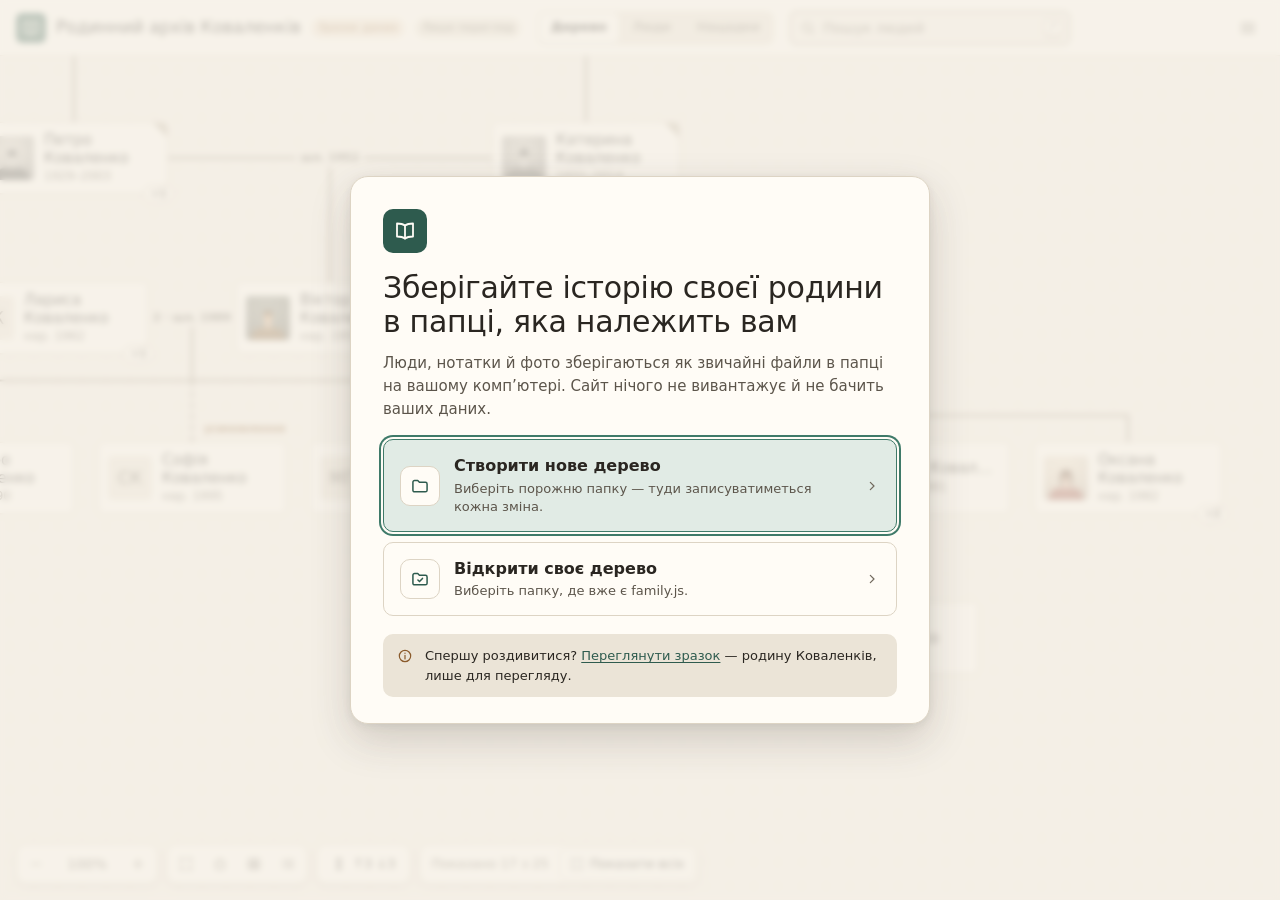
==== index.html @ 2b6b64ee "Родинний архів: family tree app A Ukrainian family tree that runs from disk or GitHub Pages with no " ====
<!doctype html>
<html lang="uk">
<head>
  <meta charset="utf-8">
  <!-- Opened from disk, every local page shares this browser's storage: the page may load nothing but
       its own files and send nothing anywhere (the published site uses the same policy). -->
  <meta http-equiv="Content-Security-Policy" content="default-src 'self'; script-src 'self'; style-src 'self' 'unsafe-inline'; img-src 'self' data: blob:; connect-src 'self'; font-src 'self'; object-src 'none'; base-uri 'none'; form-action 'none'">
  <meta name="referrer" content="no-referrer">
  <meta name="viewport" content="width=device-width, initial-scale=1">
  <title>Родинний архів</title>
  <link rel="icon" href="favicon.svg" type="image/svg+xml">
  <link rel="stylesheet" href="familytree.css">
  <link rel="stylesheet" href="app.css">
</head>
<body>
  <div id="app" class="ft-app ft-theme" data-theme="system" tabindex="-1">
    <noscript><p class="ft-noscript">Родинному архіву потрібен JavaScript.</p></noscript>
  </div>

  <!-- Plain scripts, not modules: modules and fetch() are blocked when the page is opened from disk. -->
  <script src="version.js"></script>
  <script src="boot.js"></script>
  <script src="family.js"></script>
  <script src="tree-engine.js"></script>
  <script src="ui.js"></script>
  <script src="storage.js"></script>
  <script src="drawer.js"></script>
  <script src="views.js"></script>
  <script src="app.js"></script>
</body>
</html>
---- familytree.css ----
/* ==========================================================================
   Family Archive — tokens + components
   Plain CSS, no build step, no web fonts, no external assets.
   Prefix: ft-   Theme: .ft-theme[data-theme="light|dark|system"]
   ========================================================================== */

/* ---------- 1. Tokens (light) ---------- */
.ft-theme {
  /* surfaces */
  --paper: #F4EFE6;          /* canvas ground — warm linen */
  --paper-2: #EBE4D7;        /* sunken: tabs, banners, inputs bg on paper */
  --paper-dot: #DCD3C3;      /* canvas dot grid */
  --surface: #FFFCF6;        /* cards, panels, popovers */
  --surface-2: #F8F3EA;      /* hover rows, editor wells */
  /* ink */
  --ink: #2A2621;            /* 14.9:1 on surface */
  --ink-2: #5C554B;          /* 7.1:1 on surface — secondary text */
  --ink-3: #71695D;          /* 4.7:1 on paper — tertiary, never on paper-2 */
  /* lines */
  --line: #DDD4C4;
  --line-strong: #BDB2A0;
  --field-line: #958A78;   /* text-field borders: 3:1 against the page, as WCAG asks of controls */
  --connector: #8C8170;      /* tree lines, 3.3:1 on paper */
  --connector-muted: #ADA28F;/* divorced / co-parent lines */
  --corner: #3B352D;         /* photo-mount corners */
  /* accent — bottle green */
  --accent: #2E5B4E;
  --accent-hover: #244A3F;
  --accent-ink: #FFFCF6;
  --accent-soft: #E1EBE5;
  --accent-line: #3F7A69;
  /* semantic */
  --sepia: #8A5A2B;          /* adopted / step / foster tags */
  --sepia-soft: #F3E6D5;
  --warn: #8F5208;
  --warn-soft: #F7E8D0;
  --warn-dot: #C9811F;
  --danger: #A2382B;
  --danger-ink: #FFFCF6;
  --danger-soft: #F7E1DC;
  --ok: #2E5B4E;
  --scrim: rgba(42, 38, 33, .40);
  --toast-bg: #2A2621;
  --toast-fg: #F4EFE6;
  --toast-action: #A9D4C3;
  /* elevation */
  --shadow-1: 0 1px 2px rgba(42,38,33,.07), 0 0 0 1px rgba(42,38,33,.02);
  --shadow-2: 0 3px 8px rgba(42,38,33,.09), 0 1px 2px rgba(42,38,33,.06);
  --shadow-3: 0 16px 40px rgba(42,38,33,.18), 0 2px 8px rgba(42,38,33,.08);
  --focus-ring: 0 0 0 2px var(--surface), 0 0 0 4px var(--accent-line);
  --photo-deceased: grayscale(1) sepia(.18) contrast(.96);
  /* type — system stacks only */
  --font-serif: "Iowan Old Style", "Palatino Linotype", Palatino, "Book Antiqua", "URW Palladio L", P052, Georgia, serif;
  --font-sans: system-ui, -apple-system, "Segoe UI", Roboto, "Helvetica Neue", "Noto Sans", Arial, sans-serif;
  --font-mono: ui-monospace, "SF Mono", Menlo, Consolas, "Liberation Mono", monospace;
  --fs-11: 11px; --fs-12: 12px; --fs-13: 13px; --fs-14: 14px; --fs-15: 15px;
  --fs-16: 16px; --fs-18: 18px; --fs-22: 22px; --fs-28: 28px; --fs-36: 36px;
  /* space (4px base) */
  --sp-1: 4px; --sp-2: 8px; --sp-3: 12px; --sp-4: 16px; --sp-5: 20px;
  --sp-6: 24px; --sp-8: 32px; --sp-10: 40px; --sp-12: 48px;
  /* radii */
  --r-1: 4px; --r-2: 6px; --r-3: 10px; --r-4: 14px; --r-pill: 999px;
  /* motion */
  --ease: cubic-bezier(.2,.7,.2,1);
  --dur-1: 120ms; --dur-2: 220ms; --dur-3: 440ms;
  color-scheme: light;
  color: var(--ink);
  background: var(--paper);
  font-family: var(--font-sans);
  font-size: var(--fs-14);
  line-height: 1.45;
  -webkit-font-smoothing: antialiased;
}

/* ---------- 2. Tokens (dark) — explicit, and following the OS when "system" ---------- */
.ft-theme[data-theme="dark"] {
  --paper: #191714; --paper-2: #221F1B; --paper-dot: #2E2A25; --surface: #26221D; --surface-2: #2F2A24;
  --ink: #EFE8DC; --ink-2: #C3B9A9; --ink-3: #A39988;
  --line: #3A342D; --line-strong: #564E43; --field-line: #7A7062; --connector: #8E8472; --connector-muted: #655C50; --corner: #6A6153;
  --accent: #8CC0AB; --accent-hover: #A3CFBD; --accent-ink: #13201B; --accent-soft: #233630; --accent-line: #8CC0AB;
  --sepia: #DDAE7E; --sepia-soft: #3A2D20; --warn: #EBB66F; --warn-soft: #3A2C17; --warn-dot: #EBB66F;
  --danger: #F0907F; --danger-ink: #2A1411; --danger-soft: #3E2420; --ok: #8CC0AB;
  --scrim: rgba(0,0,0,.55); --toast-bg: #EFE8DC; --toast-fg: #191714; --toast-action: #2E5B4E;
  --shadow-1: 0 1px 2px rgba(0,0,0,.35); --shadow-2: 0 3px 10px rgba(0,0,0,.4); --shadow-3: 0 18px 44px rgba(0,0,0,.55);
  --photo-deceased: grayscale(1) sepia(.12) brightness(.9);
  color-scheme: dark;
}
@media (prefers-color-scheme: dark) {
  .ft-theme[data-theme="system"] {
    --paper: #191714; --paper-2: #221F1B; --paper-dot: #2E2A25; --surface: #26221D; --surface-2: #2F2A24;
    --ink: #EFE8DC; --ink-2: #C3B9A9; --ink-3: #A39988;
    --line: #3A342D; --line-strong: #564E43; --field-line: #7A7062; --connector: #8E8472; --connector-muted: #655C50; --corner: #6A6153;
    --accent: #8CC0AB; --accent-hover: #A3CFBD; --accent-ink: #13201B; --accent-soft: #233630; --accent-line: #8CC0AB;
    --sepia: #DDAE7E; --sepia-soft: #3A2D20; --warn: #EBB66F; --warn-soft: #3A2C17; --warn-dot: #EBB66F;
    --danger: #F0907F; --danger-ink: #2A1411; --danger-soft: #3E2420; --ok: #8CC0AB;
    --scrim: rgba(0,0,0,.55); --toast-bg: #EFE8DC; --toast-fg: #191714; --toast-action: #2E5B4E;
    --shadow-1: 0 1px 2px rgba(0,0,0,.35); --shadow-2: 0 3px 10px rgba(0,0,0,.4); --shadow-3: 0 18px 44px rgba(0,0,0,.55);
    --photo-deceased: grayscale(1) sepia(.12) brightness(.9);
    color-scheme: dark;
  }
}

/* ---------- 3. Base ---------- */
.ft-theme *, .ft-theme *::before, .ft-theme *::after { box-sizing: border-box; }
/* :where() keeps these resets at class weight, so component rules below (button colours,
   .ft-facts / .ft-daka margins, .ft-md__ul indent) still win. */
.ft-theme :where(button, input, textarea) { font: inherit; color: inherit; }
.ft-theme :where(h1, h2, h3, h4, p, figure, dl, dd, ul) { margin: 0; }
.ft-theme :where(ul) { padding: 0; }
.ft-sr { position: absolute !important; width: 1px; height: 1px; padding: 0; margin: -1px; overflow: hidden; clip: rect(0 0 0 0); white-space: nowrap; border: 0; }
.ft-ico { width: 16px; height: 16px; flex: none; display: block; }
.ft-ico--sm { width: 14px; height: 14px; }
.ft-ico--lg { width: 20px; height: 20px; }
.ft-theme :focus { outline: none; }
/* the transparent outline shows only in forced-colors (high contrast) mode, which drops box-shadow */
.ft-theme :focus-visible { outline: 2px solid transparent; outline-offset: 2px; box-shadow: var(--focus-ring); }

/* ---------- 4. App shell ---------- */
.ft-app { position: relative; display: flex; flex-direction: column; width: 100%; min-width: 0; overflow: hidden; }
.ft-topbar { flex: none; height: 56px; display: flex; align-items: center; gap: var(--sp-4); padding: 0 var(--sp-4); background: var(--surface); border-bottom: 1px solid var(--line); position: relative; z-index: 30; }
.ft-brand { display: flex; align-items: center; gap: 10px; min-width: 0; flex: 0 1 auto; }
.ft-brand__mark { width: 30px; height: 30px; border-radius: var(--r-2); background: var(--accent); color: var(--accent-ink); display: grid; place-items: center; flex: none; }
.ft-brand__title { font-family: var(--font-serif); font-size: 17px; font-weight: inherit; line-height: inherit; white-space: nowrap; overflow: hidden; text-overflow: ellipsis; }
.ft-spacer { flex: 1 1 auto; }
.ft-body { position: relative; flex: 1 1 auto; min-height: 0; display: flex; }
.ft-main { position: relative; flex: 1 1 auto; min-width: 0; }

/* tabs */
.ft-tabs { display: flex; gap: 2px; padding: 2px; background: var(--paper-2); border-radius: 8px; flex: none; }
.ft-tab { height: 30px; padding: 0 12px; border: 0; border-radius: var(--r-2); background: transparent; color: var(--ink-2); font-size: var(--fs-13); font-weight: 550; display: inline-flex; align-items: center; gap: 8px; cursor: pointer; white-space: nowrap; }
.ft-tab:hover { color: var(--ink); }
.ft-tab[aria-pressed="true"] { background: var(--surface); color: var(--ink); box-shadow: var(--shadow-1); font-weight: 650; }
.ft-tab .ft-kbd { opacity: .8; }

/* ---------- 5. Buttons, inputs, controls ---------- */
.ft-btn { display: inline-flex; align-items: center; justify-content: center; gap: 6px; height: 32px; padding: 0 12px; border-radius: var(--r-2); border: 1px solid var(--line); background: var(--surface); color: var(--ink); font-size: var(--fs-14); font-weight: 550; cursor: pointer; white-space: nowrap; text-decoration: none; transition: background var(--dur-1), border-color var(--dur-1), color var(--dur-1); }
.ft-btn:hover { background: var(--surface-2); border-color: var(--line-strong); }
.ft-btn:disabled { opacity: .5; cursor: not-allowed; }
.ft-btn--primary { background: var(--accent); border-color: var(--accent); color: var(--accent-ink); }
.ft-btn--primary:hover { background: var(--accent-hover); border-color: var(--accent-hover); }
.ft-btn--warn { background: var(--warn-soft); border-color: transparent; color: var(--warn); }
.ft-btn--warn:hover { background: var(--warn-soft); border-color: var(--warn-dot); }
.ft-btn--danger { background: var(--danger); border-color: var(--danger); color: var(--danger-ink); }
.ft-btn--danger:hover { filter: brightness(.94); background: var(--danger); }
.ft-btn--ghost { background: transparent; border-color: transparent; }
.ft-btn--ghost:hover { background: var(--paper-2); border-color: transparent; }
.ft-btn--danger-text { color: var(--danger); }
.ft-btn--sm { height: 28px; padding: 0 10px; font-size: var(--fs-13); }
.ft-btn--xs { height: 24px; padding: 0 8px; font-size: var(--fs-12); gap: 4px; }
.ft-btn--lg { height: 44px; padding: 0 18px; font-size: var(--fs-15); }
.ft-btn--block { width: 100%; }
.ft-icon-btn { width: 32px; height: 32px; display: inline-grid; place-items: center; border: 0; border-radius: var(--r-2); background: transparent; color: var(--ink-2); cursor: pointer; flex: none; padding: 0; }
.ft-icon-btn:hover { background: var(--paper-2); color: var(--ink); }
.ft-icon-btn[aria-pressed="true"], .ft-icon-btn[aria-expanded="true"] { background: var(--accent-soft); color: var(--accent); }
.ft-icon-btn--sm { width: 26px; height: 26px; }
.ft-link { border: 0; background: none; padding: 0; color: var(--accent); font-weight: 550; cursor: pointer; text-decoration: underline; text-underline-offset: 2px; text-decoration-thickness: 1px; }
.ft-link:hover { color: var(--accent-hover); }

.ft-input { width: 100%; height: 34px; padding: 0 10px; border-radius: var(--r-2); border: 1px solid var(--field-line); background: var(--surface); color: var(--ink); font-size: var(--fs-14); transition: border-color var(--dur-1), box-shadow var(--dur-1); }
.ft-input::placeholder { color: var(--ink-3); opacity: 1; }
.ft-input:hover { border-color: var(--line-strong); }
.ft-input:focus, .ft-input:focus-visible { border-color: var(--accent-line); box-shadow: 0 0 0 3px var(--accent-soft); }
.ft-input--sm { height: 28px; font-size: var(--fs-13); }
.ft-textarea { height: auto; min-height: 160px; padding: 10px 12px; line-height: 1.55; resize: vertical; font-family: var(--font-mono); font-size: var(--fs-13); }
.ft-field { display: grid; gap: 5px; min-width: 0; }
.ft-field__label { font-size: var(--fs-12); font-weight: 600; color: var(--ink-2); }
.ft-row2 { display: grid; grid-template-columns: minmax(0, 1fr) minmax(0, 1fr); gap: 10px; align-items: end; }
.ft-row2--auto { grid-template-columns: minmax(0, 1fr) 96px; }
.ft-hint { font-size: var(--fs-12); color: var(--ink-2); }
.ft-err { font-size: var(--fs-12); color: var(--danger); font-weight: 550; }
.ft-check { display: inline-flex; align-items: center; gap: 8px; font-size: var(--fs-14); cursor: pointer; }
.ft-check input { width: 16px; height: 16px; accent-color: var(--accent); margin: 0; }

.ft-seg { display: inline-flex; padding: 2px; gap: 2px; border-radius: 8px; background: var(--paper-2); }
.ft-seg--full { display: flex; width: 100%; }
.ft-seg--full > button { flex: 1 1 0; }
.ft-seg button { height: 28px; padding: 0 10px; border: 0; border-radius: var(--r-2); background: transparent; color: var(--ink-2); font-size: var(--fs-13); font-weight: 550; cursor: pointer; white-space: nowrap; }
.ft-seg button:hover { color: var(--ink); }
.ft-seg button[aria-pressed="true"] { background: var(--surface); color: var(--ink); box-shadow: var(--shadow-1); font-weight: 650; }

.ft-chip { display: inline-flex; align-items: center; gap: 4px; height: 20px; padding: 0 7px; border-radius: var(--r-pill); background: var(--paper-2); color: var(--ink-2); font-size: var(--fs-11); font-weight: 600; letter-spacing: .01em; white-space: nowrap; flex: none; }
.ft-chip--sepia { background: var(--sepia-soft); color: var(--sepia); }
.ft-chip--accent { background: var(--accent-soft); color: var(--accent); }
.ft-chip--warn { background: var(--warn-soft); color: var(--warn); }
.ft-chip--muted { background: transparent; border: 1px solid var(--line); color: var(--ink-2); }

.ft-kbd { display: inline-grid; place-items: center; min-width: 18px; height: 18px; padding: 0 4px; border-radius: var(--r-1); border: 1px solid var(--line-strong); border-bottom-width: 2px; background: var(--surface); color: var(--ink-2); font: 600 11px/1 var(--font-mono); }

/* ---------- 6. Search ---------- */
.ft-search { position: relative; width: 280px; flex: 0 1 280px; min-width: 0; }
.ft-search__icon { position: absolute; left: 10px; top: 9px; color: var(--ink-3); pointer-events: none; }
.ft-search__input { padding-left: 32px; padding-right: 30px; background: var(--paper); }
.ft-search__input::-webkit-search-cancel-button { display: none; }
.ft-search__kbd { position: absolute; right: 8px; top: 8px; }
.ft-results { position: absolute; top: 40px; left: 0; width: max(100%, 320px); background: var(--surface); border: 1px solid var(--line); border-radius: var(--r-3); box-shadow: var(--shadow-3); padding: 6px; z-index: 40; }
.ft-result { display: flex; align-items: center; gap: 10px; width: 100%; padding: 6px 8px; border: 0; border-radius: var(--r-2); background: transparent; text-align: left; cursor: pointer; }
.ft-result:hover, .ft-result.is-active { background: var(--surface-2); }
.ft-result.is-active { box-shadow: inset 0 0 0 1px var(--line-strong); }
.ft-result__name { font-family: var(--font-serif); font-size: var(--fs-15); display: block; }
.ft-result__meta { font-size: var(--fs-12); color: var(--ink-2); display: block; }
.is-mark { background: var(--warn-soft); color: var(--ink); border-radius: 2px; }
.ft-results__empty { padding: 10px 10px 8px; font-size: var(--fs-13); color: var(--ink-2); display: grid; gap: 8px; justify-items: start; }

/* ---------- 7. Save status ---------- */
.ft-statusbox { position: relative; display: flex; align-items: center; gap: 6px; flex: none; }
.ft-status { display: inline-flex; align-items: center; gap: 8px; height: 30px; padding: 0 12px 0 10px; border-radius: var(--r-pill); border: 1px solid var(--line); background: var(--surface); color: var(--ink-2); font-size: var(--fs-13); font-weight: 550; cursor: pointer; white-space: nowrap; }
.ft-status:hover { border-color: var(--line-strong); color: var(--ink); }
.ft-status__dot { width: 8px; height: 8px; border-radius: 50%; background: var(--ok); flex: none; }
.ft-status__count { color: inherit; opacity: .85; font-weight: 500; }
.ft-status.is-ok .ft-status__dot { background: var(--ok); }
.ft-status.is-neutral .ft-status__dot { background: transparent; box-shadow: inset 0 0 0 1.5px var(--ink-3); }
.ft-status.is-saving .ft-status__dot { background: var(--ink-3); animation: ft-breathe 1s ease-in-out infinite alternate; }
.ft-status.is-warn { background: var(--warn-soft); border-color: transparent; color: var(--warn); }
.ft-status.is-warn .ft-status__dot { background: var(--warn-dot); }
.ft-status.is-danger { background: var(--danger-soft); border-color: transparent; color: var(--danger); }
.ft-status.is-danger .ft-status__dot { background: var(--danger); }
@keyframes ft-breathe { from { opacity: .35; } to { opacity: 1; } }

/* ---------- 8. Banners ---------- */
.ft-banner { flex: none; display: flex; align-items: center; gap: 12px; padding: 8px 16px; min-height: 44px; background: var(--paper-2); border-bottom: 1px solid var(--line); font-size: var(--fs-13); color: var(--ink); position: relative; z-index: 25; }
.ft-banner__ico { color: var(--ink-2); flex: none; }
.ft-banner__text { flex: 1 1 auto; min-width: 0; }
.ft-banner__text strong { font-weight: 650; }
.ft-banner__actions { display: flex; gap: 6px; align-items: center; flex: none; }
.ft-banner.is-warn { background: var(--warn-soft); }
.ft-banner.is-warn .ft-banner__ico { color: var(--warn); }
.ft-banner.is-danger { background: var(--danger-soft); }
.ft-banner.is-danger .ft-banner__ico { color: var(--danger); }

/* ---------- 9. Popovers, menus, dialogs, toast ---------- */
.ft-pop { position: absolute; z-index: 40; width: 320px; background: var(--surface); border: 1px solid var(--line); border-radius: var(--r-4); box-shadow: var(--shadow-3); padding: 14px 16px 14px; display: grid; gap: 12px; }
.ft-pop--right { right: 0; top: 40px; }
.ft-pop__head { display: flex; align-items: center; justify-content: space-between; gap: 8px; }
.ft-pop__title { font-family: var(--font-serif); font-size: var(--fs-18); font-weight: 500; line-height: 1.25; }
.ft-pop__body { font-size: var(--fs-13); color: var(--ink-2); line-height: 1.5; }
.ft-pop__foot { display: flex; align-items: center; justify-content: space-between; gap: 8px; padding-top: 2px; }
.ft-pop__actions { display: flex; gap: 8px; flex-wrap: wrap; }
.ft-form { display: grid; gap: 12px; }
.ft-steps { display: grid; gap: 8px; padding: 0; margin: 0; list-style: none; counter-reset: s; }
.ft-steps li { counter-increment: s; display: grid; grid-template-columns: 22px 1fr; gap: 8px; font-size: var(--fs-13); color: var(--ink); }
.ft-steps li::before { content: counter(s); width: 22px; height: 22px; border-radius: 50%; background: var(--paper-2); color: var(--ink-2); font-size: var(--fs-12); font-weight: 650; display: grid; place-items: center; }
.ft-filemove { display: flex; align-items: center; gap: 8px; padding: 10px; border-radius: var(--r-3); background: var(--surface-2); font: 600 12px/1.2 var(--font-mono); color: var(--ink-2); flex-wrap: wrap; }
.ft-filemove__file { display: inline-flex; align-items: center; gap: 6px; padding: 5px 8px; border-radius: var(--r-1); background: var(--surface); border: 1px solid var(--line); color: var(--ink); }

.ft-menu { position: absolute; right: 12px; top: 50px; width: 320px; max-height: calc(100% - 64px); overflow: auto; background: var(--surface); border: 1px solid var(--line); border-radius: var(--r-4); box-shadow: var(--shadow-3); padding: 6px; z-index: 45; }
.ft-menu__storage { display: grid; grid-template-columns: 20px 1fr; gap: 10px; padding: 10px; border-radius: var(--r-3); background: var(--surface-2); margin-bottom: 4px; }
.ft-menu__storage-t { font-size: var(--fs-13); font-weight: 650; }
.ft-menu__storage-s { font-size: var(--fs-12); color: var(--ink-2); }
.ft-menu__item { display: flex; align-items: center; gap: 10px; width: 100%; min-height: 34px; padding: 6px 10px; border: 0; border-radius: var(--r-2); background: transparent; color: var(--ink); font-size: var(--fs-14); text-align: left; cursor: pointer; }
.ft-menu__item:hover { background: var(--surface-2); }
.ft-menu__item .ft-ico { color: var(--ink-2); }
.ft-menu__item--danger, .ft-menu__item--danger .ft-ico { color: var(--danger); }
.ft-menu__hint { margin-left: auto; font-size: var(--fs-12); color: var(--ink-2); }
.ft-menu__sep { height: 1px; background: var(--line); margin: 6px 4px; }
.ft-menu__label { padding: 8px 10px 4px; font-size: var(--fs-11); font-weight: 650; letter-spacing: .06em; text-transform: uppercase; color: var(--ink-2); }
.ft-menu__row { display: flex; align-items: center; justify-content: space-between; gap: 10px; padding: 4px 10px; font-size: var(--fs-14); }
.ft-menu__grid { display: flex; flex-wrap: wrap; gap: 6px; padding: 4px 10px 10px; }
.ft-menu--small { width: 230px; right: 8px; top: 44px; }

.ft-scrim { position: absolute; inset: 0; z-index: 70; background: var(--scrim); display: grid; place-items: center; padding: 16px; }
.ft-dialog { width: min(440px, 100%); background: var(--surface); border-radius: var(--r-4); box-shadow: var(--shadow-3); padding: 22px 24px 20px; display: grid; gap: 12px; }
.ft-dialog--wide { width: min(680px, 100%); max-height: 100%; overflow: auto; }
.ft-dialog__title { font-family: var(--font-serif); font-size: var(--fs-22); font-weight: 500; line-height: 1.25; }
.ft-dialog__body { font-size: var(--fs-14); color: var(--ink-2); line-height: 1.55; }
.ft-dialog__actions { display: flex; justify-content: flex-end; gap: 8px; flex-wrap: wrap; padding-top: 4px; }
.ft-keys { display: grid; grid-template-columns: repeat(auto-fit, minmax(min(260px, 100%), 1fr)); gap: 4px 28px; }
.ft-keys__h { grid-column: 1 / -1; font-size: var(--fs-11); font-weight: 650; letter-spacing: .06em; text-transform: uppercase; color: var(--ink-2); padding-top: 10px; }
.ft-keys__row { display: flex; align-items: center; justify-content: space-between; gap: 12px; padding: 5px 0; border-bottom: 1px solid var(--line); font-size: var(--fs-13); }
.ft-keys__k { display: inline-flex; gap: 4px; }

.ft-toasts { position: absolute; left: 0; right: 0; bottom: 20px; display: flex; justify-content: center; pointer-events: none; z-index: 65; padding: 0 16px; }
.ft-toast { pointer-events: auto; display: flex; align-items: center; gap: 12px; max-width: 560px; padding: 9px 8px 9px 16px; border-radius: var(--r-3); background: var(--toast-bg); color: var(--toast-fg); font-size: var(--fs-14); box-shadow: var(--shadow-3); animation: ft-rise var(--dur-2) var(--ease); }
.ft-toast__btn { border: 0; background: transparent; color: var(--toast-action); font-weight: 650; padding: 4px 8px; border-radius: var(--r-1); cursor: pointer; }
.ft-toast__x { border: 0; background: transparent; color: inherit; opacity: .7; width: 26px; height: 26px; border-radius: var(--r-1); display: grid; place-items: center; cursor: pointer; padding: 0; }
@keyframes ft-rise { from { opacity: 0; transform: translateY(8px); } to { opacity: 1; transform: none; } }

/* ---------- 10. Tree canvas ---------- */
.ft-viewport { position: absolute; inset: 0; overflow: hidden; cursor: grab; touch-action: none; user-select: none; -webkit-user-select: none; background-color: var(--paper); background-image: radial-gradient(var(--paper-dot) 1px, transparent 1.3px); background-size: 24px 24px; }
.ft-viewport.is-dragging { cursor: grabbing; }
.ft-world { position: absolute; left: 0; top: 0; width: 1px; height: 1px; transform-origin: 0 0; will-change: transform; }
.ft-world.is-anim { transition: transform var(--dur-3) var(--ease); }
.ft-lines { position: absolute; left: 0; top: 0; transition: opacity 260ms ease; }
.ft-lines.is-fading { opacity: 0; transition: none; }

/* connector segments — borders give solid / dashed / dotted for free */
.ft-seg { position: absolute; pointer-events: none; border: 0 solid var(--connector); }
.ft-seg.is-h { height: 0; border-top-width: 2px; margin-top: -1px; }
.ft-seg.is-v { width: 0; border-left-width: 2px; margin-left: -1px; }
.ft-seg.is-dashed { border-style: dashed; }
.ft-seg.is-dotted { border-style: dotted; }
.ft-seg.is-muted { border-color: var(--connector-muted); }
.ft-seg.is-hl { border-color: var(--accent-line); }
.ft-ulabel { position: absolute; transform: translate(-50%, -50%); padding: 0 6px; height: 18px; line-height: 18px; border-radius: var(--r-pill); background: var(--paper); color: var(--ink-2); font-size: var(--fs-11); font-weight: 600; white-space: nowrap; font-variant-numeric: tabular-nums; pointer-events: none; }
.ft-ulabel.is-divorced::before { content: "//"; margin-right: 4px; letter-spacing: -1px; color: var(--ink-3); }
.ft-ulabel.is-hl { color: var(--accent); }
.ft-ltag { position: absolute; transform: translateY(-50%); padding: 0 5px; height: 17px; line-height: 17px; border-radius: var(--r-1); background: var(--paper); color: var(--sepia); font-size: var(--fs-11); font-weight: 650; white-space: nowrap; pointer-events: none; }

/* person node + card */
.ft-node { position: absolute; left: 0; top: 0; width: 188px; height: 64px; transition: transform var(--dur-3) var(--ease), opacity 240ms var(--ease), visibility 0s linear 0s; }
.ft-node.is-hidden { opacity: 0; visibility: hidden; pointer-events: none; transition: transform var(--dur-3) var(--ease), opacity 180ms ease, visibility 0s linear 240ms; }
.ft-card { position: relative; width: 100%; height: 100%; display: flex; align-items: center; gap: 10px; padding: 9px 12px 9px 9px; border: 1px solid var(--line); border-radius: var(--r-2); background: var(--surface); box-shadow: var(--shadow-1); text-align: left; cursor: pointer; color: var(--ink); overflow: hidden; transition: border-color var(--dur-1), box-shadow var(--dur-1); }
.ft-card:hover { border-color: var(--line-strong); box-shadow: var(--shadow-2); }
.ft-card:focus-visible { box-shadow: var(--focus-ring); }
.ft-card__photo { width: 44px; height: 44px; border-radius: var(--r-1); background: var(--paper-2); display: grid; place-items: center; overflow: hidden; flex: none; }
.ft-card__photo img { width: 100%; height: 100%; object-fit: cover; display: block; }
.ft-card__initials { font-family: var(--font-serif); font-size: 17px; color: var(--ink-2); letter-spacing: .02em; }
.ft-card__text { display: flex; flex-direction: column; gap: 1px; min-width: 0; }
.ft-card__name { font-family: var(--font-serif); font-size: var(--fs-15); line-height: 1.25; white-space: nowrap; overflow: hidden; text-overflow: ellipsis; display: flex; align-items: center; gap: 5px; }
.ft-card__name-t { overflow: hidden; text-overflow: ellipsis; }
.ft-card__home { width: 12px; height: 12px; flex: none; color: var(--accent); }
.ft-card__years { font-size: var(--fs-12); color: var(--ink-2); font-variant-numeric: tabular-nums; white-space: nowrap; }
.ft-card__place { display: none; font-size: var(--fs-12); color: var(--ink-3); white-space: nowrap; overflow: hidden; text-overflow: ellipsis; }
/* states */
.ft-node.is-focus .ft-card { border-color: var(--accent-line); box-shadow: 0 0 0 1px var(--accent-line), var(--shadow-2); }
.ft-node.is-focus .ft-card__name { font-weight: 600; }
.ft-node.is-deceased .ft-card__photo img { filter: var(--photo-deceased); }
.ft-node.is-deceased .ft-card::after { content: ""; position: absolute; top: 0; right: 0; width: 14px; height: 14px; background: linear-gradient(225deg, var(--line-strong) 0 50%, transparent 50%); }
.ft-node.is-unknown .ft-card { border-style: dashed; border-color: var(--line-strong); background: transparent; box-shadow: none; }
.ft-node.is-unknown .ft-card__name { font-style: italic; color: var(--ink-2); }
.ft-node.is-new .ft-card { animation: ft-pulse 1.4s var(--ease) 1; }
@keyframes ft-pulse { 0% { box-shadow: 0 0 0 0 var(--accent-line); } 60% { box-shadow: 0 0 0 10px var(--accent-soft); } 100% { box-shadow: var(--shadow-1); } }
.ft-card__more { position: absolute; right: -6px; bottom: -9px; height: 18px; padding: 0 6px; border-radius: var(--r-pill); background: var(--surface); border: 1px solid var(--line-strong); color: var(--ink-2); font-size: var(--fs-11); font-weight: 650; line-height: 16px; pointer-events: none; font-variant-numeric: tabular-nums; }
/* expanded density */
.is-expanded .ft-node { width: 172px; height: 224px; }
.is-expanded .ft-card { flex-direction: column; align-items: stretch; gap: 8px; padding: 7px 7px 10px; }
.is-expanded .ft-card__photo { width: 100%; height: 128px; border-radius: 3px; }
.is-expanded .ft-card__initials { font-size: 34px; }
.is-expanded .ft-card__text { padding: 0 4px; gap: 3px; }
.is-expanded .ft-card__name { font-size: var(--fs-16); white-space: normal; display: -webkit-box; -webkit-line-clamp: 2; -webkit-box-orient: vertical; line-height: 1.22; }
.is-expanded .ft-card__place { display: block; }
/* quick-add affordances */
.ft-qa { position: absolute; z-index: 3; width: 24px; height: 24px; padding: 0; border-radius: 50%; border: 1px solid var(--accent-line); background: var(--surface); color: var(--accent); display: grid; place-items: center; cursor: pointer; opacity: 0; transform: scale(.7); transition: opacity var(--dur-1), transform var(--dur-1) var(--ease), background var(--dur-1); }
.ft-qa .ft-ico { width: 14px; height: 14px; }
.ft-qa--up { left: calc(50% - 12px); top: -22px; }
.ft-qa--down { left: calc(50% - 12px); bottom: -22px; }
/* the side buttons sit above the middle, where the union line and its label ("шл. 1989") run */
.ft-qa--left { left: -12px; top: -4px; }
.ft-qa--right { right: -12px; top: -4px; }
.ft-node:hover .ft-qa, .ft-node:focus-within .ft-qa, .ft-node.is-focus .ft-qa { opacity: 1; transform: none; }
.ft-qa:hover, .ft-qa:focus-visible { background: var(--accent); color: var(--accent-ink); }
.ft-qa::after { content: attr(data-tip); position: absolute; padding: 3px 7px; border-radius: var(--r-1); background: var(--toast-bg); color: var(--toast-fg); font-size: var(--fs-12); font-weight: 550; white-space: nowrap; pointer-events: none; opacity: 0; transition: opacity var(--dur-1); }
.ft-qa:hover::after, .ft-qa:focus-visible::after { opacity: 1; }
.ft-qa--up::after { bottom: calc(100% + 6px); left: 50%; transform: translateX(-50%); }
.ft-qa--down::after { top: calc(100% + 6px); left: 50%; transform: translateX(-50%); }
.ft-qa--left::after { right: calc(100% + 6px); top: 50%; transform: translateY(-50%); }
.ft-qa--right::after { left: calc(100% + 6px); top: 50%; transform: translateY(-50%); }
.is-touch .ft-qa { width: 34px; height: 34px; opacity: 0; }
.is-touch .ft-node.is-focus .ft-qa { opacity: 1; transform: none; }
.is-touch .ft-qa--up { left: calc(50% - 17px); top: -30px; }
.is-touch .ft-qa--down { left: calc(50% - 17px); bottom: -30px; }
.is-touch .ft-qa--left { left: -17px; top: -12px; }
.is-touch .ft-qa--right { right: -17px; top: -12px; }
/* ghost slot */
.ft-ghost { position: absolute; left: 0; top: 0; width: 188px; height: 64px; display: flex; align-items: center; justify-content: center; gap: 6px; border: 1.5px dashed var(--line-strong); border-radius: var(--r-2); background: transparent; color: var(--ink-2); font-size: var(--fs-13); font-weight: 550; cursor: pointer; }
.ft-ghost:hover { border-color: var(--accent-line); color: var(--accent); background: var(--accent-soft); }
.is-expanded .ft-ghost { width: 172px; height: 224px; flex-direction: column; }

/* canvas chrome */
.ft-controls { position: absolute; left: 16px; bottom: 16px; display: flex; gap: 8px; flex-wrap: wrap; align-items: center; z-index: 10; }
.ft-toolgroup { display: flex; align-items: center; gap: 2px; padding: 3px; background: var(--surface); border: 1px solid var(--line); border-radius: var(--r-3); box-shadow: var(--shadow-2); }
.ft-toolgroup .ft-btn { height: 32px; }
.ft-zoomval { min-width: 56px; font-variant-numeric: tabular-nums; color: var(--ink-2); font-weight: 600; }
.ft-minimap { position: absolute; right: 16px; bottom: 16px; width: 184px; height: 120px; background: var(--surface); border: 1px solid var(--line); border-radius: var(--r-3); box-shadow: var(--shadow-2); overflow: hidden; z-index: 10; }
.ft-minimap__hit { position: absolute; inset: 0; width: 100%; height: 100%; padding: 0; border: 0; background: transparent; cursor: pointer; border-radius: inherit; }
.ft-mm-node { position: absolute; background: var(--line-strong); border-radius: 1px; }
.ft-mm-node.is-focus { background: var(--accent); }
.ft-mm-view { position: absolute; border: 1.5px solid var(--accent-line); border-radius: 2px; background: color-mix(in srgb, var(--accent-soft) 45%, transparent); pointer-events: none; }
.ft-legend { position: absolute; left: 16px; bottom: 66px; width: 248px; background: var(--surface); border: 1px solid var(--line); border-radius: var(--r-3); box-shadow: var(--shadow-2); padding: 12px 14px; z-index: 11; display: grid; gap: 7px; font-size: var(--fs-12); color: var(--ink); }
.ft-legend__h { font-size: var(--fs-11); font-weight: 650; letter-spacing: .06em; text-transform: uppercase; color: var(--ink-2); }
.ft-legend__row { display: grid; grid-template-columns: 52px 1fr; align-items: center; gap: 10px; }
.ft-legend__line { height: 0; border-top: 2px solid var(--connector); }
.ft-legend__line.is-dashed { border-top-style: dashed; }
.ft-legend__line.is-dotted { border-top-style: dotted; }
.ft-legend__line.is-muted { border-top-color: var(--connector-muted); }
.ft-legend__corner { width: 26px; height: 18px; border: 1px solid var(--line); border-radius: 3px; background: linear-gradient(225deg, var(--line-strong) 0 6px, var(--surface) 6px); }
.ft-depth { position: absolute; left: 16px; bottom: 66px; z-index: 12; width: 260px; }
.ft-peek { position: absolute; left: 12px; right: 12px; bottom: 12px; z-index: 12; display: flex; align-items: center; gap: 10px; padding: 8px 10px 8px 8px; border-radius: var(--r-4); border: 1px solid var(--line); background: var(--surface); box-shadow: var(--shadow-3); cursor: pointer; text-align: left; min-height: 56px; }

/* quick-add popover */
.ft-qapop { width: 316px; }
.ft-picker { display: grid; gap: 2px; max-height: 220px; overflow: auto; margin: 0 -6px; }
.ft-pick { display: flex; align-items: center; gap: 10px; width: 100%; padding: 6px; border: 0; border-radius: var(--r-2); background: transparent; text-align: left; cursor: pointer; }
.ft-pick:hover { background: var(--surface-2); }
.ft-pick[aria-selected="true"] { background: var(--accent-soft); box-shadow: inset 0 0 0 1px var(--accent-line); }
.ft-pick:disabled { opacity: .5; cursor: not-allowed; }
.ft-pick__note { margin-left: auto; font-size: var(--fs-11); color: var(--ink-2); white-space: nowrap; }

/* small avatar used in lists */
.ft-av { width: 32px; height: 32px; border-radius: var(--r-1); background: var(--paper-2); display: grid; place-items: center; overflow: hidden; flex: none; font-family: var(--font-serif); font-size: 13px; color: var(--ink-2); }
.ft-av img { width: 100%; height: 100%; object-fit: cover; display: block; }
.ft-av--sm { width: 26px; height: 26px; font-size: 11px; }
.is-deceased .ft-av img { filter: var(--photo-deceased); }

/* ---------- 11. Detail drawer ---------- */
.ft-drawer { position: relative; flex: none; width: 420px; display: flex; flex-direction: column; min-height: 0; background: var(--surface); border-left: 1px solid var(--line); z-index: 20; }
.ft-drawer__grab { display: none; }
.ft-drawer__bar { flex: none; height: 48px; display: flex; align-items: center; justify-content: space-between; gap: 8px; padding: 0 10px 0 20px; border-bottom: 1px solid var(--line); position: relative; }
.ft-drawer__crumb { font-size: var(--fs-12); font-weight: 650; letter-spacing: .06em; text-transform: uppercase; color: var(--ink-2); }
.ft-drawer__acts { display: flex; align-items: center; gap: 4px; }
.ft-drawer__scroll { flex: 1 1 auto; min-height: 0; overflow: auto; overscroll-behavior: contain; }
.ft-dhead { display: grid; grid-template-columns: 116px minmax(0, 1fr); gap: 18px; padding: 22px 24px 20px; align-items: start; }
.ft-mount { position: relative; width: 116px; height: 144px; padding: 6px; background: var(--paper); border: 1px solid var(--line); box-shadow: var(--shadow-1); }
.ft-mount__img { width: 100%; height: 100%; background: var(--paper-2); display: grid; place-items: center; overflow: hidden; }
.ft-mount__img img { width: 100%; height: 100%; object-fit: cover; display: block; }
.ft-mount__initials { font-family: var(--font-serif); font-size: 38px; color: var(--ink-2); }
.ft-mount.is-deceased .ft-mount__img img { filter: var(--photo-deceased); }
.ft-mount__c { position: absolute; width: 16px; height: 16px; }
.ft-mount__c--tl { left: 2px; top: 2px; background: linear-gradient(135deg, var(--corner) 0 50%, transparent 50%); }
.ft-mount__c--tr { right: 2px; top: 2px; background: linear-gradient(225deg, var(--corner) 0 50%, transparent 50%); }
.ft-mount__c--bl { left: 2px; bottom: 2px; background: linear-gradient(45deg, var(--corner) 0 50%, transparent 50%); }
.ft-mount__c--br { right: 2px; bottom: 2px; background: linear-gradient(315deg, var(--corner) 0 50%, transparent 50%); }
.ft-dname { font-family: var(--font-serif); font-size: var(--fs-28); font-weight: 500; line-height: 1.12; letter-spacing: -.005em; text-wrap: balance; }
.ft-dname.is-unknown { font-style: italic; color: var(--ink-2); }
.ft-daka { margin-top: 4px; font-family: var(--font-serif); font-style: italic; font-size: var(--fs-15); color: var(--ink-2); }
.ft-facts { margin-top: 14px; display: grid; gap: 8px; }
.ft-fact { display: grid; grid-template-columns: 52px minmax(0, 1fr); gap: 8px; font-size: var(--fs-14); }
.ft-fact dt { color: var(--ink-2); font-size: var(--fs-13); padding-top: 1px; }
.ft-fact dd { color: var(--ink); }
.ft-fact__place { display: block; color: var(--ink-2); font-size: var(--fs-13); }
.ft-fact__muted { color: var(--ink-3); font-style: italic; }
.ft-editgrid { grid-column: 1 / -1; display: grid; grid-template-columns: minmax(0, 1fr) minmax(0, 1fr); gap: 12px; padding-top: 4px; }
.ft-editgrid .ft-field--wide { grid-column: 1 / -1; }
.ft-section { padding: 18px 24px 20px; border-top: 1px solid var(--line); }
.ft-section__head { display: flex; align-items: center; justify-content: space-between; gap: 8px; margin-bottom: 10px; }
.ft-section__title { font-family: var(--font-serif); font-size: var(--fs-18); font-weight: 500; }
.ft-section__count { font-size: var(--fs-12); color: var(--ink-2); font-variant-numeric: tabular-nums; }
.ft-relgroup + .ft-relgroup { margin-top: 14px; }
.ft-relgroup__head { display: flex; align-items: center; justify-content: space-between; gap: 8px; min-height: 26px; }
.ft-relgroup__title { font-size: var(--fs-12); font-weight: 650; color: var(--ink-2); letter-spacing: .02em; }
.ft-relgroup__sub { margin: 6px 0 2px; font-size: var(--fs-12); color: var(--ink-2); font-style: italic; font-family: var(--font-serif); }
.ft-relgroup__empty { font-size: var(--fs-13); color: var(--ink-3); padding: 4px 0; }
.ft-rel { display: flex; align-items: center; gap: 8px; padding: 4px 6px; margin: 0 -6px; border-radius: var(--r-2); min-height: 44px; }
.ft-rel:hover, .ft-rel.is-editing { background: var(--surface-2); }
.ft-rel__main { flex: 1 1 auto; min-width: 0; display: flex; align-items: center; gap: 10px; padding: 2px; border: 0; background: transparent; text-align: left; cursor: pointer; border-radius: var(--r-1); }
.ft-rel__text { min-width: 0; display: grid; }
.ft-rel__name { font-family: var(--font-serif); font-size: var(--fs-15); white-space: nowrap; overflow: hidden; text-overflow: ellipsis; }
.ft-rel__meta { font-size: var(--fs-12); color: var(--ink-2); font-variant-numeric: tabular-nums; }
.ft-rel__acts { display: flex; gap: 2px; opacity: 0; transition: opacity var(--dur-1); }
.ft-rel:hover .ft-rel__acts, .ft-rel:focus-within .ft-rel__acts, .ft-rel.is-editing .ft-rel__acts, .is-touch .ft-rel__acts { opacity: 1; }
.ft-releditor { margin: 4px 0 10px 42px; padding: 12px; border: 1px solid var(--line); border-radius: var(--r-3); background: var(--surface-2); display: grid; gap: 12px; }
.ft-releditor__foot { display: flex; justify-content: space-between; gap: 8px; }
.ft-confirm { padding: 12px; border-radius: var(--r-3); background: var(--danger-soft); display: grid; gap: 10px; }
.ft-confirm__text { font-size: var(--fs-13); color: var(--ink); line-height: 1.5; }
.ft-confirm__actions { display: flex; gap: 6px; justify-content: flex-end; flex-wrap: wrap; }
.ft-empty-person { margin: 0 24px 18px; padding: 14px 16px; border-radius: var(--r-3); border: 1px dashed var(--line-strong); display: grid; gap: 10px; }
.ft-empty-person__t { font-family: var(--font-serif); font-size: var(--fs-16); }
.ft-empty-person__actions { display: flex; flex-wrap: wrap; gap: 6px; }
/* notes */
.ft-md { font-family: var(--font-serif); font-size: var(--fs-16); line-height: 1.6; color: var(--ink); display: grid; gap: 10px; }
.ft-md__h { font-family: var(--font-serif); font-size: var(--fs-16); font-weight: 650; margin-top: 4px; }
.ft-md__ul { padding-left: 20px; display: grid; gap: 4px; }
.ft-md p { white-space: pre-line; }
.ft-md .is-b { font-weight: 650; }
.ft-md .is-i { font-style: italic; }
.ft-md .is-b.is-i { font-weight: 650; font-style: italic; }
.ft-mdtools { display: flex; gap: 2px; margin-bottom: 6px; }
.ft-mdtools button { min-width: 30px; height: 28px; border: 1px solid var(--line); background: var(--surface); border-radius: var(--r-1); cursor: pointer; color: var(--ink-2); font-size: var(--fs-13); }
.ft-mdtools button:hover { color: var(--ink); border-color: var(--line-strong); }
.ft-emptyline { display: block; width: 100%; padding: 12px; border: 1px dashed var(--line-strong); border-radius: var(--r-3); background: transparent; color: var(--ink-2); font-size: var(--fs-13); text-align: left; cursor: pointer; }
.ft-emptyline:hover { border-color: var(--accent-line); color: var(--accent); }
.ft-rowend { display: flex; align-items: center; justify-content: space-between; gap: 8px; margin-top: 8px; flex-wrap: wrap; }
/* photos */
.ft-gallery { display: grid; grid-template-columns: repeat(3, minmax(0, 1fr)); gap: 12px 10px; }
.ft-photo { display: grid; gap: 6px; align-content: start; }
.ft-photo__frame { position: relative; aspect-ratio: 1; padding: 4px; background: var(--paper); border: 1px solid var(--line); box-shadow: var(--shadow-1); }
.ft-photo__frame img { width: 100%; height: 100%; object-fit: cover; display: block; }
.ft-photo__badge { position: absolute; left: 8px; top: 8px; }
.ft-photo__acts { position: absolute; right: 6px; bottom: 6px; display: flex; gap: 3px; opacity: 0; transition: opacity var(--dur-1); }
.ft-photo:hover .ft-photo__acts, .ft-photo:focus-within .ft-photo__acts, .is-touch .ft-photo__acts { opacity: 1; }
.ft-photo__btn { width: 26px; height: 26px; border-radius: var(--r-1); border: 0; background: var(--surface); color: var(--ink); box-shadow: var(--shadow-2); display: grid; place-items: center; cursor: pointer; padding: 0; }
.ft-photo__btn:hover { background: var(--accent); color: var(--accent-ink); }
.ft-photo__cap { font-family: var(--font-serif); font-style: italic; font-size: var(--fs-13); color: var(--ink-2); line-height: 1.35; }
.ft-photo__cap.is-empty { font-style: normal; font-family: var(--font-sans); color: var(--ink-3); font-size: var(--fs-12); }
.ft-dropzone { position: relative; margin-top: 14px; display: grid; justify-items: center; gap: 4px; padding: 18px 16px; border: 1.5px dashed var(--line-strong); border-radius: var(--r-3); color: var(--ink-2); text-align: center; cursor: pointer; transition: background var(--dur-1), border-color var(--dur-1); }
.ft-dropzone:hover, .ft-dropzone:focus-within { border-color: var(--accent-line); color: var(--ink); }
.ft-dropzone:focus-within { box-shadow: var(--focus-ring); }
.ft-dropzone.is-over { border-color: var(--accent-line); background: var(--accent-soft); color: var(--accent); }
.ft-dropzone__t { font-size: var(--fs-14); font-weight: 600; }
.ft-dropzone__s { font-size: var(--fs-12); color: var(--ink-2); }
.ft-dfoot { padding: 14px 24px 24px; font-size: var(--fs-12); color: var(--ink-2); border-top: 1px solid var(--line); }

/* ---------- 12. People list + descendants ---------- */
.ft-list { position: absolute; inset: 0; overflow: auto; padding: 24px 28px 40px; background: var(--paper); }
.ft-list__bar { display: flex; align-items: center; gap: 12px; flex-wrap: wrap; margin-bottom: 16px; }
.ft-list__title { font-family: var(--font-serif); font-size: var(--fs-22); font-weight: 500; margin-right: 4px; }
.ft-list__count { font-size: var(--fs-13); color: var(--ink-2); font-variant-numeric: tabular-nums; }
.ft-list__filter { width: 260px; max-width: 100%; }
.ft-filters { display: flex; gap: 6px; flex-wrap: wrap; }
.ft-filter { height: 28px; padding: 0 10px; border-radius: var(--r-pill); border: 1px solid var(--line); background: var(--surface); color: var(--ink-2); font-size: var(--fs-13); font-weight: 550; display: inline-flex; gap: 6px; align-items: center; cursor: pointer; }
.ft-filter[aria-pressed="true"] { background: var(--ink); border-color: var(--ink); color: var(--paper); }
.ft-filter[aria-pressed="true"] .ft-filter__n { color: inherit; }
.ft-filter__n { font-variant-numeric: tabular-nums; color: var(--ink-2); }
.ft-tablewrap { overflow-x: auto; border: 1px solid var(--line); border-radius: var(--r-3); background: var(--surface); }
.ft-table { min-width: 860px; }
.ft-tr { display: grid; grid-template-columns: minmax(240px, 2.2fr) 128px minmax(120px, 1fr) 128px minmax(170px, 1.5fr) 64px; align-items: center; border-bottom: 1px solid var(--line); }
.ft-tr:last-child { border-bottom: 0; }
.ft-tr--head { position: sticky; top: 0; background: var(--surface-2); z-index: 1; }
.ft-tr:not(.ft-tr--head):hover { background: var(--surface-2); }
.ft-th { padding: 0 12px; height: 38px; display: flex; align-items: center; font-size: var(--fs-12); font-weight: 650; color: var(--ink-2); }
.ft-th__btn { display: inline-flex; align-items: center; gap: 4px; border: 0; background: transparent; padding: 4px 0; font: inherit; color: inherit; cursor: pointer; }
.ft-th__btn:hover { color: var(--ink); }
.ft-th.is-sorted { color: var(--ink); }
.ft-td { padding: 8px 12px; font-size: var(--fs-13); color: var(--ink); min-width: 0; overflow: hidden; text-overflow: ellipsis; white-space: nowrap; font-variant-numeric: tabular-nums; }
.ft-td--muted { color: var(--ink-3); }
.ft-td--num { text-align: right; justify-self: end; }
.ft-rowbtn { display: flex; align-items: center; gap: 10px; border: 0; background: transparent; padding: 2px; text-align: left; cursor: pointer; min-width: 0; border-radius: var(--r-1); }
.ft-rowbtn__name { font-family: var(--font-serif); font-size: var(--fs-15); display: block; white-space: nowrap; overflow: hidden; text-overflow: ellipsis; }
.ft-rowbtn__aka { font-size: var(--fs-12); color: var(--ink-2); display: block; }
.ft-tr.is-focus { background: var(--accent-soft); }
.ft-list__empty { padding: 32px 16px; text-align: center; color: var(--ink-2); font-size: var(--fs-14); }
.ft-desc__tree { border: 1px solid var(--line); border-radius: var(--r-3); background: var(--surface); padding: 8px 8px 12px; }
.ft-dvrow { position: relative; display: flex; align-items: center; gap: 8px; min-height: 44px; padding-right: 8px; border-radius: var(--r-2); }
.ft-dvrow:hover { background: var(--surface-2); }
.ft-dvguide { position: absolute; top: 0; bottom: 0; width: 0; border-left: 1px solid var(--line); }
.ft-dvtoggle { width: 24px; height: 24px; border: 0; background: transparent; border-radius: var(--r-1); color: var(--ink-2); display: grid; place-items: center; cursor: pointer; padding: 0; flex: none; transition: transform var(--dur-1); }
.ft-dvtoggle:hover { background: var(--paper-2); color: var(--ink); }
.ft-dvtoggle.is-closed { transform: rotate(-90deg); }
.ft-dvtoggle.is-leaf { cursor: default; }
.ft-dvperson { display: inline-flex; align-items: center; gap: 10px; border: 0; background: transparent; padding: 2px; cursor: pointer; text-align: left; border-radius: var(--r-1); }
.ft-dvperson__name { font-family: var(--font-serif); font-size: var(--fs-15); }
.ft-dvperson__years { font-size: var(--fs-12); color: var(--ink-2); font-variant-numeric: tabular-nums; }
.ft-dvpartners { font-size: var(--fs-13); color: var(--ink-2); white-space: nowrap; overflow: hidden; text-overflow: ellipsis; min-width: 0; }
.ft-dvrow.is-focus .ft-dvperson__name { font-weight: 650; }

/* ---------- 13. Full-screen states: first run, loading, error, empty ---------- */
.ft-welcome { position: absolute; inset: 0; z-index: 60; display: grid; place-items: center; padding: 24px 16px; overflow: auto; background: color-mix(in srgb, var(--paper) 74%, transparent); -webkit-backdrop-filter: blur(3px); backdrop-filter: blur(3px); }
.ft-welcome__card { width: min(580px, 100%); background: var(--surface); border: 1px solid var(--line); border-radius: 18px; box-shadow: var(--shadow-3); padding: 32px 32px 26px; display: grid; gap: 18px; }
.ft-welcome__mark { width: 44px; height: 44px; border-radius: var(--r-3); background: var(--accent); color: var(--accent-ink); display: grid; place-items: center; }
.ft-welcome__title { font-family: var(--font-serif); font-size: 30px; font-weight: 500; line-height: 1.15; letter-spacing: -.01em; text-wrap: balance; }
.ft-welcome__lede { font-size: var(--fs-15); color: var(--ink-2); line-height: 1.55; margin-top: -6px; }
.ft-choices { display: grid; gap: 10px; }
.ft-choice { display: grid; grid-template-columns: 40px minmax(0, 1fr) 16px; align-items: center; gap: 14px; width: 100%; padding: 14px 16px; border: 1px solid var(--line); border-radius: var(--r-3); background: var(--surface); text-align: left; cursor: pointer; color: var(--ink); transition: border-color var(--dur-1), background var(--dur-1); }
.ft-choice:hover { border-color: var(--line-strong); background: var(--surface-2); }
.ft-choice.is-primary { border-color: var(--accent-line); background: var(--accent-soft); }
.ft-choice.is-primary:hover { background: var(--accent-soft); box-shadow: 0 0 0 1px var(--accent-line); }
.ft-choice:disabled { cursor: not-allowed; background: var(--surface); border-color: var(--line); border-style: dashed; }
.ft-choice:disabled .ft-choice__icon { background: var(--paper-2); color: var(--ink-3); }
.ft-choice__icon { width: 40px; height: 40px; border-radius: var(--r-3); background: var(--surface); border: 1px solid var(--line); display: grid; place-items: center; color: var(--accent); }
.ft-choice__title { display: block; font-size: var(--fs-16); font-weight: 650; }
.ft-choice__sub { display: block; font-size: var(--fs-13); color: var(--ink-2); margin-top: 2px; }
.ft-choice__arrow { color: var(--ink-3); }
.ft-note { display: grid; grid-template-columns: 18px minmax(0, 1fr); gap: 10px; padding: 12px 14px; border-radius: var(--r-3); background: var(--paper-2); font-size: var(--fs-13); color: var(--ink); line-height: 1.5; }
.ft-note .ft-ico { color: var(--sepia); margin-top: 2px; }
.ft-center { position: absolute; inset: 0; display: grid; place-items: center; padding: 24px 16px; overflow: auto; }
.ft-statecard { width: min(520px, 100%); background: var(--surface); border: 1px solid var(--line); border-radius: var(--r-4); box-shadow: var(--shadow-2); padding: 26px 28px 24px; display: grid; gap: 14px; }
.ft-statecard__icon { width: 40px; height: 40px; border-radius: 50%; display: grid; place-items: center; background: var(--danger-soft); color: var(--danger); }
.ft-statecard__title { font-family: var(--font-serif); font-size: var(--fs-22); font-weight: 500; line-height: 1.25; }
.ft-statecard__body { font-size: var(--fs-14); color: var(--ink-2); line-height: 1.55; }
.ft-statecard__actions { display: grid; gap: 8px; }
.ft-code { font: 12px/1.5 var(--font-mono); color: var(--ink-2); background: var(--surface-2); border: 1px solid var(--line); border-radius: var(--r-2); padding: 8px 10px; overflow-x: auto; white-space: pre; }
.ft-skel { position: absolute; border-radius: var(--r-2); background: var(--paper-2); animation: ft-breathe 1.1s ease-in-out infinite alternate; }
.ft-skel-label { position: absolute; left: 50%; bottom: 64px; transform: translateX(-50%); display: flex; align-items: center; gap: 10px; font-size: var(--fs-14); color: var(--ink-2); }
.ft-startcard { width: min(400px, 100%); padding: 22px; border: 1.5px dashed var(--line-strong); border-radius: var(--r-4); background: var(--surface); display: grid; gap: 14px; }

/* ---------- 14. Print poster ---------- */
.ft-posterwrap { position: absolute; inset: 0; z-index: 55; display: flex; background: var(--paper-2); }
.ft-posterwrap.is-standalone { position: relative; inset: auto; background: transparent; display: block; }
.ft-posteropts { flex: none; width: 300px; background: var(--surface); border-right: 1px solid var(--line); padding: 20px; display: grid; gap: 16px; align-content: start; overflow: auto; }
.ft-posterstage { flex: 1 1 auto; position: relative; overflow: hidden; }
.ft-posterstage.is-standalone { overflow: visible; }
.ft-poster { position: absolute; left: 0; top: 0; width: 1587px; height: 1123px; transform-origin: 0 0; padding: 64px; display: flex; flex-direction: column; gap: 24px; background: #FFFDF9; color: #1E1B17; box-shadow: 0 10px 40px rgba(0,0,0,.18);
  --surface: #FFFFFF; --paper: #FFFDF9; --paper-2: #F1ECE3; --ink: #1E1B17; --ink-2: #4A443B; --ink-3: #6A6256; --line: #8A8172; --line-strong: #6A6256; --connector: #4A443B; --connector-muted: #8A8172; --sepia: #6E4520; --accent-line: #1E1B17; --photo-deceased: grayscale(1) contrast(1.02);
  -webkit-print-color-adjust: exact; print-color-adjust: exact; }
.is-standalone .ft-poster { position: relative; box-shadow: none; }
.ft-poster__head { flex: none; height: 104px; display: flex; align-items: flex-end; justify-content: space-between; gap: 24px; border-bottom: 1.5px solid #1E1B17; padding-bottom: 16px; }
.ft-poster__eyebrow { font: 600 13px/1 var(--font-sans); letter-spacing: .16em; text-transform: uppercase; color: #4A443B; }
.ft-poster__title { font-family: var(--font-serif); font-size: 52px; font-weight: 500; line-height: 1; margin-top: 10px; letter-spacing: -.01em; }
.ft-poster__sub { font-size: 16px; color: #4A443B; text-align: right; line-height: 1.5; }
.ft-poster__tree { position: relative; flex: 1 1 auto; overflow: hidden; }
.ft-poster__world { position: absolute; left: 0; top: 0; transform-origin: 0 0; }
.ft-poster__foot { flex: none; height: 40px; display: flex; align-items: center; justify-content: space-between; gap: 24px; border-top: 1px solid #8A8172; padding-top: 12px; font-size: 13px; color: #4A443B; }
.ft-poster__legend { display: flex; gap: 22px; align-items: center; flex-wrap: wrap; }
.ft-poster__legend span { display: inline-flex; align-items: center; gap: 8px; }
.ft-poster__legend i { display: inline-block; width: 28px; border-top: 2px solid #4A443B; }
.ft-pnode { position: absolute; left: 0; top: 0; width: 138px; height: 64px; display: flex; align-items: center; gap: 8px; padding: 6px 8px 6px 6px; background: #FFFFFF; border: 1px solid #6A6256; border-radius: 4px; overflow: hidden; }
.ft-pnode__photo { width: 40px; height: 40px; flex: none; background: #F1ECE3; display: grid; place-items: center; overflow: hidden; font-family: var(--font-serif); font-size: 15px; color: #4A443B; border-radius: 2px; }
.ft-pnode__photo img { width: 100%; height: 100%; object-fit: cover; display: block; }
.ft-pnode.is-deceased .ft-pnode__photo img { filter: grayscale(1); }
.ft-pnode.is-deceased::after { content: ""; position: absolute; top: 0; right: 0; width: 12px; height: 12px; background: linear-gradient(225deg, #6A6256 0 50%, transparent 50%); }
.ft-pnode.is-focus { border-width: 2px; }
.ft-pnode.is-unknown { border-style: dashed; }
.ft-pnode__name { font-family: var(--font-serif); font-size: 14px; line-height: 1.2; color: #1E1B17; display: -webkit-box; -webkit-line-clamp: 2; -webkit-box-orient: vertical; overflow: hidden; }
.ft-pnode__years { font-size: 12px; color: #4A443B; font-variant-numeric: tabular-nums; white-space: nowrap; }
.ft-poster.no-photos .ft-pnode__photo { display: none; }
.ft-poster.no-photos .ft-pnode { padding-left: 10px; }

/* ---------- 15. Responsive (JS sets .is-tablet <1100px, .is-phone <700px, .is-touch) ---------- */
.is-tablet .ft-drawer { position: absolute; right: 0; top: 0; bottom: 0; width: min(400px, 92%); box-shadow: var(--shadow-3); }
.is-tablet .ft-search { flex-basis: 200px; width: 200px; }
.is-tablet .ft-tab .ft-kbd, .is-tablet .ft-search__kbd { display: none; }
.is-tablet .ft-brand__title { max-width: 180px; }
.is-touch .ft-btn, .is-touch .ft-icon-btn, .is-touch .ft-tab { min-height: 40px; }
.is-touch .ft-icon-btn { min-width: 40px; }
.is-phone .ft-topbar { height: auto; flex-wrap: wrap; row-gap: 8px; padding: 8px 12px; }
.is-phone .ft-brand { flex: 1 1 0; }
.is-phone .ft-tabs { order: 5; flex: 1 1 100%; }
.is-phone .ft-tab { flex: 1 1 0; justify-content: center; }
.is-phone .ft-search { display: none; }
.is-phone .ft-search.is-open { display: block; order: 6; flex: 1 1 100%; width: 100%; }
.is-phone .ft-results { width: 100%; }
.is-phone .ft-drawer { left: 0; right: 0; top: auto; bottom: 0; width: auto; height: 78%; border-left: 0; border-top: 1px solid var(--line); border-radius: 18px 18px 0 0; }
.is-phone .ft-drawer__grab { display: block; width: 40px; height: 4px; border-radius: 2px; background: var(--line-strong); margin: 8px auto 0; flex: none; }
.is-phone .ft-dhead { grid-template-columns: 92px minmax(0, 1fr); gap: 14px; padding: 16px 18px; }
.is-phone .ft-mount { width: 92px; height: 116px; }
.is-phone .ft-dname { font-size: var(--fs-22); }
.is-phone .ft-section { padding: 16px 18px; }
.is-phone .ft-minimap { display: none; }
.is-phone .ft-controls { left: 12px; bottom: 80px; }
/* the phone's controls wrap onto two rows, so the legend opens from the top instead */
.is-phone .ft-legend { left: 12px; right: 12px; width: auto; top: 12px; bottom: auto; max-height: calc(100% - 180px); overflow-y: auto; }
.is-phone .ft-list { padding: 16px 12px 32px; }
.is-phone .ft-banner { padding: 8px 12px; flex-wrap: wrap; }
.is-phone .ft-posteropts { display: none; }
.is-phone .ft-welcome__card { padding: 24px 20px 20px; }
.is-phone .ft-welcome__title { font-size: 24px; }

/* ---------- 16. Motion + print ---------- */
@media (prefers-reduced-motion: reduce) {
  .ft-theme *, .ft-theme *::before, .ft-theme *::after { transition-duration: 0ms !important; animation: none !important; }
}
@media print {
  @page { size: A3 landscape; margin: 0; }
  html, body { background: #fff !important; }
  body * { visibility: hidden !important; }
  .ft-print-target, .ft-print-target * { visibility: visible !important; }
  .ft-print-target { position: fixed !important; left: 0 !important; top: 0 !important; transform: none !important; box-shadow: none !important; }
}

/* Forced colors (Windows high contrast): the chosen tab, option or filter keeps a visible mark. */
@media (forced-colors: active) {
  .ft-theme [aria-pressed="true"], .ft-theme [aria-selected="true"], .ft-theme [aria-current="true"] { outline: 2px solid Highlight; outline-offset: -2px; }
}
---- app.css ----
/* Family Archive — the few additions familytree.css doesn't cover. */

html, body { height: 100%; margin: 0; background: #F4EFE6; }
@media (prefers-color-scheme: dark) { html:not([data-theme="light"]), html:not([data-theme="light"]) body { background: #191714; } }
html[data-theme="dark"], html[data-theme="dark"] body { background: #191714; }
#app { height: 100vh; height: 100dvh; outline: none; }
.ft-noscript { padding: 24px; font: 16px/1.5 system-ui, sans-serif; }

/* One typeface: names, titles and notes use the interface font instead of the design's serif. */
.ft-theme { --font-serif: var(--font-sans); }

/* Ukrainian labels are longer than the English ones the grid was sized for. */
.ft-fact { grid-template-columns: 92px minmax(0, 1fr); }
.ft-seg--full > button { flex: 1 1 auto; min-width: 0; overflow: hidden; text-overflow: ellipsis; padding: 0 8px; }
.ft-brand__title { max-width: 280px; }

/* familytree.css uses .ft-seg for both connector lines (§10) and segmented controls (§5);
   the connector rule would make every segmented control absolute and unclickable. */
.ft-seg[role="group"] { position: relative; pointer-events: auto; border: 0; }

/* familytree.css caps menus at "100% - 64px" of their positioned parent, which is the 56px top bar
   (or the 48px drawer bar), so they collapsed to nothing. Cap them by the window instead. */
.ft-menu { max-height: calc(100vh - 72px); }

/* Union labels sit in the 64px gap between partners; the word "розл." carries the divorced cue. */
.ft-ulabel { padding: 0 5px; }
.ft-ulabel.is-divorced::before { content: none; }
.ft-poster .ft-ulabel { font-size: 9.5px; padding: 0 3px; }

/* The card being hovered or focused sits above its neighbours, so its "+" tooltips aren't hidden. */
.ft-node.is-focus { z-index: 4; }
.ft-node:hover, .ft-node:focus-within { z-index: 5; }

/* Quick-add: room for "Невідомо" and the longer relation choices. */
.ft-qapop { width: 372px; overflow-y: auto; }
.ft-qapop .ft-row2--auto { grid-template-columns: minmax(0, 1fr) 112px; }

/* Popovers whose two action buttons should sit on one line. */
.ft-statusbox .ft-pop--right:not([aria-labelledby]) { width: 360px; }

/* Checkbox labels that wrap keep the box beside the first line. */
.ft-check { align-items: flex-start; }
.ft-check input { margin-top: 2px; }

/* Notes editor footer: hint on its own line, buttons on the right. */
.ft-rowend .ft-hint { flex: 1 1 100%; }
.ft-rowend > span:last-child { margin-left: auto; }
.ft-textarea { overflow-y: hidden; max-height: 60vh; }

/* People table: fits beside the docked drawer. */
.ft-table { min-width: 760px; }
.ft-tr { grid-template-columns: minmax(190px, 2fr) 130px minmax(110px, 1fr) 130px minmax(140px, 1.4fr) 52px; }
/* Narrow (a phone, or a tablet beside the panel): the name on its own line, birth and death under it;
   place, parents and photos are in the person's panel. */
.ft-tablewrap { container-type: inline-size; }
@container (max-width: 700px) {
  .ft-table { min-width: 0; }
  .ft-tr { grid-template-columns: 1fr 1fr; }
  .ft-tr > :first-child { grid-column: 1 / -1; }
  .ft-tr > :nth-child(3), .ft-tr > :nth-child(5), .ft-tr > :nth-child(6) { display: none; }
  .ft-tr:not(.ft-tr--head) > :nth-child(2), .ft-tr:not(.ft-tr--head) > :nth-child(4) { padding-top: 0; }
  .ft-tr > :nth-child(2) { padding-left: 58px; }
  .ft-tr--head .ft-th:first-child { height: 32px; }
}

/* Scope: how much of the tree is drawn, and the way back to the home person. Lives in the canvas toolbar. */
.ft-scope { padding: 3px 3px 3px 12px; gap: 10px; font-size: var(--fs-13); color: var(--ink-2); white-space: nowrap; min-height: 40px; }
.ft-scope__text { overflow: hidden; text-overflow: ellipsis; min-width: 0; max-width: 300px; }
.ft-scope__text strong { color: var(--ink); font-weight: 600; }
.ft-scope:not(:has(button)) { padding-right: 12px; }
.is-tablet .ft-scope .ft-kbd { display: none; }
.is-phone .ft-scope { display: none; }

/* Tablet top bar: Ukrainian labels don't fit, so these two buttons go icon-only. */
.is-tablet .ft-tight .ft-btn__label { display: none; }
.is-tablet .ft-tight { padding: 0 8px; }
.is-tablet .ft-search { flex: 0 1 200px; min-width: 110px; }
.is-tablet .ft-statusbox { flex: 0 1 auto; min-width: 0; }
.is-tablet .ft-status { min-width: 0; max-width: 190px; }
.is-tablet .ft-status > span:nth-child(2) { overflow: hidden; text-overflow: ellipsis; }
.is-tablet .ft-status__count { display: none; }
.is-tablet .ft-brand { flex: 0 1 auto; min-width: 0; }
.is-tablet .ft-brand__title { max-width: 150px; }
.is-phone .ft-brand { flex: 1 1 0; min-width: 0; }
.is-phone .ft-brand__title { min-width: 0; }
.is-phone .ft-spacer { display: none; }

/* With the system font, the design's 550 weight reads as bold; keep controls at a calm 500. */
.ft-btn, .ft-tab, .ft-seg button, .ft-status, .ft-filter, .ft-link, .ft-ghost, .ft-chip { font-weight: 500; }
.ft-btn--primary, .ft-btn--danger { font-weight: 600; }
.is-phone .ft-list__filter { width: 100%; }

/* Tree connectors (SVG): one stroke per segment, square caps so corners meet. */
.ft-linesvg { position: absolute; overflow: visible; pointer-events: none; }
.ft-ln { stroke: var(--connector); stroke-width: 2; fill: none; stroke-linecap: square; }
.ft-ln.is-muted { stroke: var(--connector-muted); }
.ft-ln.is-hl { stroke: var(--accent-line); }
.ft-ln.is-dashed { stroke-dasharray: 6 5; stroke-linecap: butt; }
.ft-ln.is-dotted { stroke-dasharray: 0 5; stroke-linecap: round; stroke-width: 2.5; }

/* Portrait in the drawer: a plain rounded frame (no photo-album corners or mat). */
.ft-mount { padding: 0; border-radius: var(--r-3); overflow: hidden; background: var(--paper-2); }
.ft-mount__img { border-radius: inherit; }

/* Drawer: a date that can't be right (death before birth, a future year, 31.02). */
.ft-input.is-invalid { border-color: var(--danger); }
.ft-dwarn { margin-top: 8px; }

/* Compact cards are 8px taller than the design's so a name that doesn't fit one line
   wraps to two (given name, then surname) instead of being shortened to an initial. */
.ft-node { height: 72px; }
.ft-card__name.is-2l { white-space: normal; }
.ft-card__name.is-2l .ft-card__name-t { display: flex; flex-direction: column; min-width: 0; line-height: 1.2; }
.ft-card__name.is-2l .ft-card__name-t > span { overflow: hidden; text-overflow: ellipsis; white-space: nowrap; }

/* ☰ menu: the way back to saving when the browser has paused it. */
.ft-menu__item.is-accent, .ft-menu__item.is-accent .ft-ico { color: var(--accent); font-weight: 600; }

/* Place suggestions under the place fields in edit mode. */
.ft-ac { position: relative; }
.ft-ac__list { top: calc(100% + 4px); left: auto; right: 0; width: max(100%, 280px); max-height: 280px; overflow-y: auto; }
.ft-ac__opt { display: block; font-size: var(--fs-14); color: var(--ink); overflow: hidden; text-overflow: ellipsis; white-space: nowrap; }

/* Poster: the options panel keeps its content inside (the print button's label is long),
   and each name line ellipsizes instead of being cut mid-letter. */
.ft-posteropts { width: 320px; grid-template-columns: minmax(0, 1fr); }
.ft-posteropts .ft-btn--lg { white-space: normal; height: auto; min-height: 44px; padding-top: 8px; padding-bottom: 8px; }
.ft-pnode > span:last-child { flex: 1 1 auto; }
.ft-pnode__name > span, .ft-pnode__years { display: block; overflow: hidden; text-overflow: ellipsis; white-space: nowrap; }
.ft-pnode { width: 164px; }

/* Phones: banners keep the icon, text and close button on one row. */
.is-phone .ft-banner { flex-wrap: nowrap; align-items: flex-start; padding: 10px 12px; font-size: var(--fs-13); }
.is-phone .ft-banner__actions { margin: 0; }

/* Under a date field: how the typed date was read. */
.ft-datehint { font-size: var(--fs-12); color: var(--ink-3); min-height: 16px; }
.ft-editgrid .ft-field { align-content: start; }
.ft-datehint.is-bad { color: var(--danger); }

/* Drawer: who this is to the home person ("Ваша бабуся по матері"). */
.ft-dkin { margin-top: 4px; font-size: var(--fs-14); font-weight: 550; color: var(--sepia); }

/* Data checks: in the drawer under the facts, and in the People list's "Зауваження" filter. */
.ft-issues { grid-column: 1 / -1; display: grid; gap: 6px; margin-top: 14px; padding: 10px 12px; border-radius: var(--r-2); background: var(--warn-soft); justify-items: start; }
.ft-issue { display: flex; gap: 8px; align-items: flex-start; font-size: var(--fs-13); line-height: 1.4; color: var(--ink); }
.ft-issue .ft-ico { flex: none; margin-top: 2px; color: var(--warn); }
.ft-issue.is-error .ft-ico { color: var(--danger); }
.ft-issues .ft-link { font-size: var(--fs-13); margin-left: 22px; }
.ft-td--issues { grid-column: 1 / -1; display: grid; gap: 4px; padding-top: 0; padding-left: 58px; }
.ft-rowbtn__issue { display: flex; gap: 6px; align-items: flex-start; font-size: var(--fs-13); color: var(--ink-2); white-space: normal; }
.ft-rowbtn__issue .ft-ico { flex: none; margin-top: 2px; color: var(--warn); }
.ft-rowbtn__issue.is-error .ft-ico { color: var(--danger); }
.ft-rowbtn__issue.is-error { color: var(--danger); }
.ft-filter.is-warn:not([aria-pressed="true"]) .ft-filter__n { color: var(--warn); }

/* Toasts clear the canvas controls */
.ft-app.is-view-tree:not(.is-phone) .ft-toasts { bottom: 72px; }
/* …and stay over the canvas, not on top of the open panel */
.ft-app.is-drawer:not(.is-phone) .ft-toasts { right: 420px; }
.ft-app.is-drawer.is-tablet:not(.is-phone) .ft-toasts { right: min(400px, 92%); }
.ft-app.is-view-tree.is-drawer.is-tablet:not(.is-phone) .ft-toasts { bottom: 128px; }
/* the overlay panel on narrower screens: canvas controls wrap instead of running under it */
.ft-app.is-drawer.is-tablet:not(.is-phone) .ft-controls { right: calc(min(400px, 92%) + 16px); }

/* Long words (links in notes, places without spaces) wrap instead of widening the panel */
.ft-dname, .ft-md, .ft-fact__place, .ft-dkin, .ft-photo__cap, .ft-rel__name, .ft-issue span { overflow-wrap: anywhere; }

/* The selected tab, choice or card keeps a visible focus ring for keyboard users */
.ft-theme .ft-seg button[aria-pressed="true"]:focus-visible, .ft-theme .ft-tab[aria-pressed="true"]:focus-visible, .ft-theme .ft-node .ft-card:focus-visible { box-shadow: var(--focus-ring); }

/* Tablet: the overlay panel would cover the right side of the lists */
.ft-app.is-drawer.is-tablet:not(.is-phone) .ft-list { padding-right: calc(min(400px, 92%) + 16px); }
/* Descendants on a phone: a long tag ("усиновлення · мати — Лариса") moves under the name instead of off the screen. */
.is-phone .ft-dvrow { flex-wrap: wrap; row-gap: 2px; }
.is-phone .ft-dvrow .ft-chip { max-width: 100%; overflow: hidden; text-overflow: ellipsis; white-space: nowrap; }
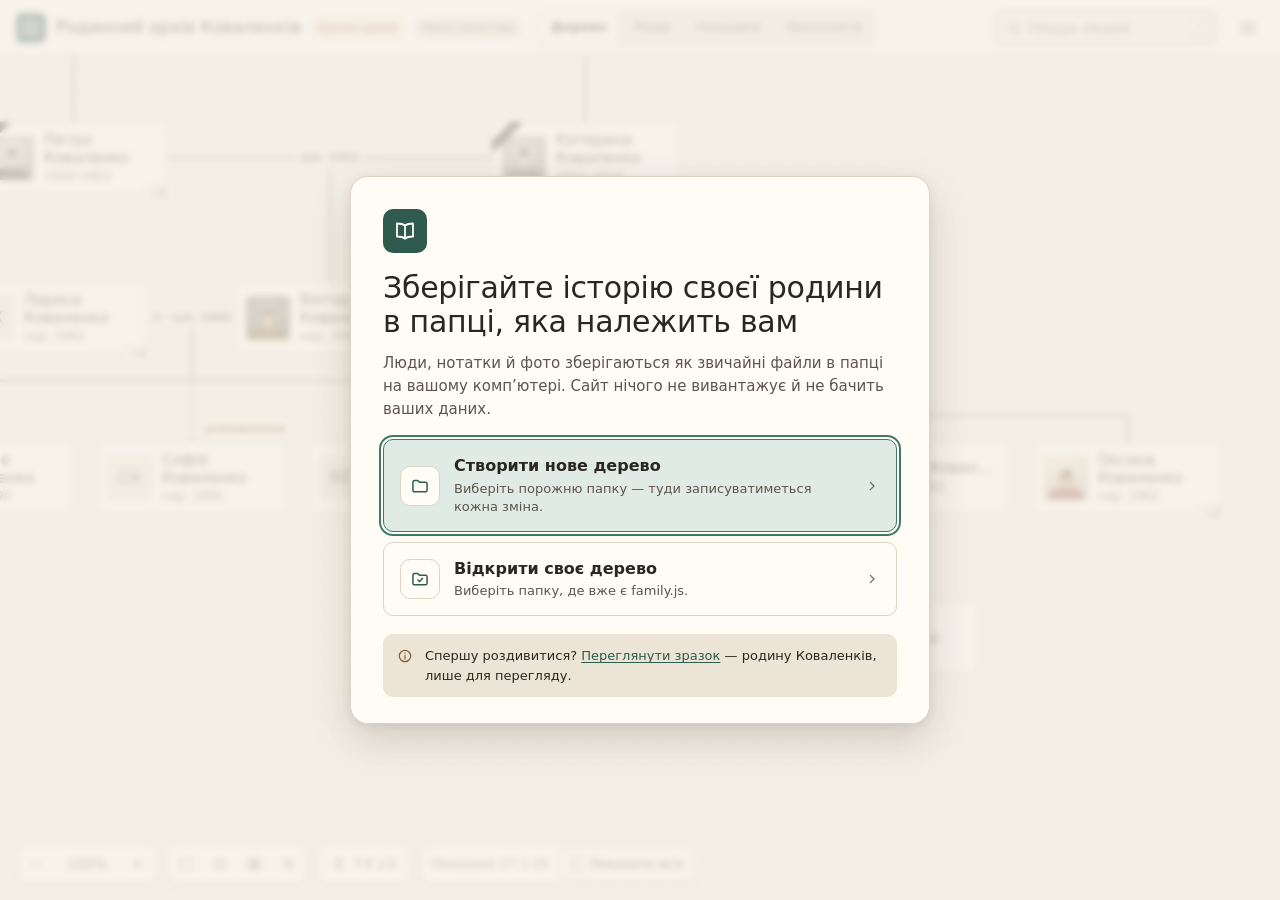
==== commit c347ac22: "Merge another relative's tree in, with a review of every change ☰ → «Об’єднати з іншим деревом…»: a " ====
--- a/index.html
+++ b/index.html
@@ -22,6 +22,7 @@
   <script src="boot.js"></script>
   <script src="family.js"></script>
   <script src="tree-engine.js"></script>
+  <script src="merge.js"></script>
   <script src="ui.js"></script>
   <script src="storage.js"></script>
   <script src="drawer.js"></script>
--- a/familytree.css
+++ b/familytree.css
@@ -23,6 +23,7 @@
   --connector: #8C8170;      /* tree lines, 3.3:1 on paper */
   --connector-muted: #ADA28F;/* divorced / co-parent lines */
   --corner: #3B352D;         /* photo-mount corners */
+  --ribbon: #2B2722;         /* the mourning ribbon across a deceased person's card */
   /* accent — bottle green */
   --accent: #2E5B4E;
   --accent-hover: #244A3F;
@@ -76,7 +77,7 @@
 .ft-theme[data-theme="dark"] {
   --paper: #191714; --paper-2: #221F1B; --paper-dot: #2E2A25; --surface: #26221D; --surface-2: #2F2A24;
   --ink: #EFE8DC; --ink-2: #C3B9A9; --ink-3: #A39988;
-  --line: #3A342D; --line-strong: #564E43; --field-line: #7A7062; --connector: #8E8472; --connector-muted: #655C50; --corner: #6A6153;
+  --line: #3A342D; --line-strong: #564E43; --field-line: #7A7062; --connector: #8E8472; --connector-muted: #655C50; --corner: #6A6153; --ribbon: #A39988;
   --accent: #8CC0AB; --accent-hover: #A3CFBD; --accent-ink: #13201B; --accent-soft: #233630; --accent-line: #8CC0AB;
   --sepia: #DDAE7E; --sepia-soft: #3A2D20; --warn: #EBB66F; --warn-soft: #3A2C17; --warn-dot: #EBB66F;
   --danger: #F0907F; --danger-ink: #2A1411; --danger-soft: #3E2420; --ok: #8CC0AB;
@@ -89,7 +90,7 @@
   .ft-theme[data-theme="system"] {
     --paper: #191714; --paper-2: #221F1B; --paper-dot: #2E2A25; --surface: #26221D; --surface-2: #2F2A24;
     --ink: #EFE8DC; --ink-2: #C3B9A9; --ink-3: #A39988;
-    --line: #3A342D; --line-strong: #564E43; --field-line: #7A7062; --connector: #8E8472; --connector-muted: #655C50; --corner: #6A6153;
+    --line: #3A342D; --line-strong: #564E43; --field-line: #7A7062; --connector: #8E8472; --connector-muted: #655C50; --corner: #6A6153; --ribbon: #A39988;
     --accent: #8CC0AB; --accent-hover: #A3CFBD; --accent-ink: #13201B; --accent-soft: #233630; --accent-line: #8CC0AB;
     --sepia: #DDAE7E; --sepia-soft: #3A2D20; --warn: #EBB66F; --warn-soft: #3A2C17; --warn-dot: #EBB66F;
     --danger: #F0907F; --danger-ink: #2A1411; --danger-soft: #3E2420; --ok: #8CC0AB;
@@ -187,12 +188,14 @@
 .ft-kbd { display: inline-grid; place-items: center; min-width: 18px; height: 18px; padding: 0 4px; border-radius: var(--r-1); border: 1px solid var(--line-strong); border-bottom-width: 2px; background: var(--surface); color: var(--ink-2); font: 600 11px/1 var(--font-mono); }
 
 /* ---------- 6. Search ---------- */
-.ft-search { position: relative; width: 280px; flex: 0 1 280px; min-width: 0; }
+/* compact until used, then wide enough to read names */
+.ft-search { position: relative; width: 220px; flex: 0 1 220px; min-width: 0; transition: flex-basis var(--dur-2) var(--ease), width var(--dur-2) var(--ease); }
+.ft-app:not(.is-tablet):not(.is-phone) .ft-search:focus-within { width: 300px; flex-basis: 300px; }
 .ft-search__icon { position: absolute; left: 10px; top: 9px; color: var(--ink-3); pointer-events: none; }
 .ft-search__input { padding-left: 32px; padding-right: 30px; background: var(--paper); }
 .ft-search__input::-webkit-search-cancel-button { display: none; }
 .ft-search__kbd { position: absolute; right: 8px; top: 8px; }
-.ft-results { position: absolute; top: 40px; left: 0; width: max(100%, 320px); background: var(--surface); border: 1px solid var(--line); border-radius: var(--r-3); box-shadow: var(--shadow-3); padding: 6px; z-index: 40; }
+.ft-results { position: absolute; top: 40px; right: 0; width: max(100%, 320px); background: var(--surface); border: 1px solid var(--line); border-radius: var(--r-3); box-shadow: var(--shadow-3); padding: 6px; z-index: 40; }
 .ft-result { display: flex; align-items: center; gap: 10px; width: 100%; padding: 6px 8px; border: 0; border-radius: var(--r-2); background: transparent; text-align: left; cursor: pointer; }
 .ft-result:hover, .ft-result.is-active { background: var(--surface-2); }
 .ft-result.is-active { box-shadow: inset 0 0 0 1px var(--line-strong); }
@@ -314,28 +317,31 @@
 .ft-node.is-focus .ft-card { border-color: var(--accent-line); box-shadow: 0 0 0 1px var(--accent-line), var(--shadow-2); }
 .ft-node.is-focus .ft-card__name { font-weight: 600; }
 .ft-node.is-deceased .ft-card__photo img { filter: var(--photo-deceased); }
-.ft-node.is-deceased .ft-card::after { content: ""; position: absolute; top: 0; right: 0; width: 14px; height: 14px; background: linear-gradient(225deg, var(--line-strong) 0 50%, transparent 50%); }
+/* deceased: a mourning ribbon across the top-left corner. It sits on the node, which is exactly the
+   card's outer box, so it runs over the border too; the card's edges cut its two ends straight. */
+.ft-node.is-deceased::after { content: ""; position: absolute; top: 0; left: 0; width: 30px; height: 30px; z-index: 2; pointer-events: none; background: linear-gradient(135deg, transparent 0 33%, var(--ribbon) 33% 52%, transparent 52%); }
 .ft-node.is-unknown .ft-card { border-style: dashed; border-color: var(--line-strong); background: transparent; box-shadow: none; }
 .ft-node.is-unknown .ft-card__name { font-style: italic; color: var(--ink-2); }
 .ft-node.is-new .ft-card { animation: ft-pulse 1.4s var(--ease) 1; }
 @keyframes ft-pulse { 0% { box-shadow: 0 0 0 0 var(--accent-line); } 60% { box-shadow: 0 0 0 10px var(--accent-soft); } 100% { box-shadow: var(--shadow-1); } }
 .ft-card__more { position: absolute; right: -6px; bottom: -9px; height: 18px; padding: 0 6px; border-radius: var(--r-pill); background: var(--surface); border: 1px solid var(--line-strong); color: var(--ink-2); font-size: var(--fs-11); font-weight: 650; line-height: 16px; pointer-events: none; font-variant-numeric: tabular-nums; }
 /* expanded density */
-.is-expanded .ft-node { width: 172px; height: 224px; }
-.is-expanded .ft-card { flex-direction: column; align-items: stretch; gap: 8px; padding: 7px 7px 10px; }
-.is-expanded .ft-card__photo { width: 100%; height: 128px; border-radius: 3px; }
+.is-expanded .ft-node { width: 172px; height: 272px; }
+/* the photo fills the top of the card edge to edge; only the text has padding */
+.is-expanded .ft-card { flex-direction: column; align-items: stretch; gap: 0; padding: 0; overflow: hidden; }
+/* square on both card sizes, like the framing preview */
+.is-expanded .ft-card__photo { width: 100%; height: auto; aspect-ratio: 1 / 1; border-radius: 0; }
 .is-expanded .ft-card__initials { font-size: 34px; }
-.is-expanded .ft-card__text { padding: 0 4px; gap: 3px; }
+.is-expanded .ft-card__text { padding: 9px 11px 10px; gap: 3px; }
 .is-expanded .ft-card__name { font-size: var(--fs-16); white-space: normal; display: -webkit-box; -webkit-line-clamp: 2; -webkit-box-orient: vertical; line-height: 1.22; }
 .is-expanded .ft-card__place { display: block; }
 /* quick-add affordances */
 .ft-qa { position: absolute; z-index: 3; width: 24px; height: 24px; padding: 0; border-radius: 50%; border: 1px solid var(--accent-line); background: var(--surface); color: var(--accent); display: grid; place-items: center; cursor: pointer; opacity: 0; transform: scale(.7); transition: opacity var(--dur-1), transform var(--dur-1) var(--ease), background var(--dur-1); }
 .ft-qa .ft-ico { width: 14px; height: 14px; }
-.ft-qa--up { left: calc(50% - 12px); top: -22px; }
-.ft-qa--down { left: calc(50% - 12px); bottom: -22px; }
-/* the side buttons sit above the middle, where the union line and its label ("шл. 1989") run */
-.ft-qa--left { left: -12px; top: -4px; }
-.ft-qa--right { right: -12px; top: -4px; }
+.ft-qa--up { left: calc(50% - 12px); top: -12px; }
+.ft-qa--down { left: calc(50% - 12px); bottom: -12px; }
+.ft-qa--left { left: -12px; top: calc(50% - 12px); }
+.ft-qa--right { right: -12px; top: calc(50% - 12px); }
 .ft-node:hover .ft-qa, .ft-node:focus-within .ft-qa, .ft-node.is-focus .ft-qa { opacity: 1; transform: none; }
 .ft-qa:hover, .ft-qa:focus-visible { background: var(--accent); color: var(--accent-ink); }
 .ft-qa::after { content: attr(data-tip); position: absolute; padding: 3px 7px; border-radius: var(--r-1); background: var(--toast-bg); color: var(--toast-fg); font-size: var(--fs-12); font-weight: 550; white-space: nowrap; pointer-events: none; opacity: 0; transition: opacity var(--dur-1); }
@@ -346,10 +352,10 @@
 .ft-qa--right::after { left: calc(100% + 6px); top: 50%; transform: translateY(-50%); }
 .is-touch .ft-qa { width: 34px; height: 34px; opacity: 0; }
 .is-touch .ft-node.is-focus .ft-qa { opacity: 1; transform: none; }
-.is-touch .ft-qa--up { left: calc(50% - 17px); top: -30px; }
-.is-touch .ft-qa--down { left: calc(50% - 17px); bottom: -30px; }
-.is-touch .ft-qa--left { left: -17px; top: -12px; }
-.is-touch .ft-qa--right { right: -17px; top: -12px; }
+.is-touch .ft-qa--up { left: calc(50% - 17px); top: -17px; }
+.is-touch .ft-qa--down { left: calc(50% - 17px); bottom: -17px; }
+.is-touch .ft-qa--left { left: -17px; top: calc(50% - 17px); }
+.is-touch .ft-qa--right { right: -17px; top: calc(50% - 17px); }
 /* ghost slot */
 .ft-ghost { position: absolute; left: 0; top: 0; width: 188px; height: 64px; display: flex; align-items: center; justify-content: center; gap: 6px; border: 1.5px dashed var(--line-strong); border-radius: var(--r-2); background: transparent; color: var(--ink-2); font-size: var(--fs-13); font-weight: 550; cursor: pointer; }
 .ft-ghost:hover { border-color: var(--accent-line); color: var(--accent); background: var(--accent-soft); }
@@ -372,7 +378,7 @@
 .ft-legend__line.is-dashed { border-top-style: dashed; }
 .ft-legend__line.is-dotted { border-top-style: dotted; }
 .ft-legend__line.is-muted { border-top-color: var(--connector-muted); }
-.ft-legend__corner { width: 26px; height: 18px; border: 1px solid var(--line); border-radius: 3px; background: linear-gradient(225deg, var(--line-strong) 0 6px, var(--surface) 6px); }
+.ft-legend__corner { width: 26px; height: 18px; border: 1px solid var(--line); border-radius: 3px; background: linear-gradient(135deg, transparent 0 7px, var(--ribbon) 7px 10px, transparent 10px), var(--surface); }
 .ft-depth { position: absolute; left: 16px; bottom: 66px; z-index: 12; width: 260px; }
 .ft-peek { position: absolute; left: 12px; right: 12px; bottom: 12px; z-index: 12; display: flex; align-items: center; gap: 10px; padding: 8px 10px 8px 8px; border-radius: var(--r-4); border: 1px solid var(--line); background: var(--surface); box-shadow: var(--shadow-3); cursor: pointer; text-align: left; min-height: 56px; }
 
@@ -576,7 +582,7 @@
 .ft-pnode__photo { width: 40px; height: 40px; flex: none; background: #F1ECE3; display: grid; place-items: center; overflow: hidden; font-family: var(--font-serif); font-size: 15px; color: #4A443B; border-radius: 2px; }
 .ft-pnode__photo img { width: 100%; height: 100%; object-fit: cover; display: block; }
 .ft-pnode.is-deceased .ft-pnode__photo img { filter: grayscale(1); }
-.ft-pnode.is-deceased::after { content: ""; position: absolute; top: 0; right: 0; width: 12px; height: 12px; background: linear-gradient(225deg, #6A6256 0 50%, transparent 50%); }
+.ft-pnode.is-deceased::after { content: ""; position: absolute; top: 0; left: 0; width: 20px; height: 20px; z-index: 1; background: linear-gradient(135deg, transparent 0 40%, #2B2722 40% 56%, transparent 56%); }
 .ft-pnode.is-focus { border-width: 2px; }
 .ft-pnode.is-unknown { border-style: dashed; }
 .ft-pnode__name { font-family: var(--font-serif); font-size: 14px; line-height: 1.2; color: #1E1B17; display: -webkit-box; -webkit-line-clamp: 2; -webkit-box-orient: vertical; overflow: hidden; }
@@ -630,3 +636,99 @@
 @media (forced-colors: active) {
   .ft-theme [aria-pressed="true"], .ft-theme [aria-selected="true"], .ft-theme [aria-current="true"] { outline: 2px solid Highlight; outline-offset: -2px; }
 }
+
+/* Photo thumbnails are grids (to centre the initials); a single 100% row and column gives the photo a
+   definite box, so object-fit and the framing (object-position, zoom) work exactly as in the editor. */
+.ft-card__photo, .ft-av, .ft-mount__img, .ft-pnode__photo { grid-template: 100% / 100%; }
+
+/* ---------- Timeline (Хронологія): years down the page, a column per person ---------- */
+/* no padding at the scroll edges: the pinned names and ruler sit flush, so nothing slides out past them */
+.ft-theme .ft-timeline { padding: 0 0 60px; }
+.ft-timeline > .ft-list__bar { padding: 24px 28px 0; }
+.ft-timeline > .ft-tl__undated, .ft-timeline > .ft-list__empty { margin-left: 28px; margin-right: 28px; }
+.is-phone .ft-timeline > .ft-list__bar { padding: 16px 12px 0; }
+.ft-tl { display: grid; position: relative; width: max-content; }
+.ft-tl__corner { grid-column: 1; grid-row: 1; position: sticky; left: 0; top: 0; z-index: 5; background: var(--paper); }
+.ft-tl__head { grid-column: 2; grid-row: 1; position: sticky; top: 0; z-index: 4; display: flex; background: var(--paper); border-bottom: 1px solid var(--line); }
+.ft-tl__who { width: var(--col); flex: none; display: flex; flex-direction: column; align-items: center; justify-content: flex-end; gap: 4px; padding: 4px 2px 6px; border: 0; background: transparent; cursor: pointer; color: var(--ink-2); border-radius: var(--r-1); }
+.ft-tl__who:hover { background: var(--surface-2); color: var(--ink); }
+.ft-tl__who.is-focus { color: var(--ink); font-weight: 650; }
+.ft-tl__who.is-focus .ft-av { box-shadow: 0 0 0 2px var(--accent-line); }
+.ft-tl__name { font-size: var(--fs-11); line-height: 1.2; max-width: 100%; text-align: center; overflow: hidden; white-space: nowrap; text-overflow: ellipsis; }
+.ft-tl__ruler { grid-column: 1; grid-row: 2; position: sticky; left: 0; z-index: 3; background: var(--paper); border-right: 1px solid var(--line); }
+.ft-tl__decade { position: absolute; right: 8px; transform: translateY(-50%); font-size: var(--fs-11); color: var(--ink-3); font-variant-numeric: tabular-nums; }
+.ft-tl__yearlabel { position: absolute; right: 4px; transform: translateY(-3px); padding: 1px 5px; border-radius: var(--r-pill); background: var(--ink); color: var(--paper); font-size: var(--fs-11); font-weight: 650; font-variant-numeric: tabular-nums; white-space: nowrap; display: none; z-index: 1; }
+.ft-tl.is-year .ft-tl__yearlabel { display: block; }
+/* a faint line every decade, a stronger one every century */
+/* its own stacking layer: bars scroll under the pinned names and ruler */
+.ft-tl__body { grid-column: 2; grid-row: 2; position: relative; isolation: isolate; cursor: crosshair;
+  background-image: repeating-linear-gradient(to bottom, var(--line) 0 1px, transparent 1px calc(var(--yh) * 10)); }
+.ft-tl__today { position: absolute; left: 0; right: 0; height: 0; border-top: 1.5px dashed var(--accent-line); z-index: 1; pointer-events: none; }
+.ft-tl__today span { position: sticky; left: 8px; display: inline-block; transform: translateY(-115%); font-size: var(--fs-11); color: var(--accent); background: var(--paper); padding: 0 4px; }
+.ft-tl__band { position: absolute; left: 0; right: 0; height: var(--yh); background: var(--accent-soft); display: none; pointer-events: none; z-index: 3; }
+.ft-tl__count { position: sticky; left: calc(var(--ruler) + 6px); display: inline-block; transform: translateY(-100%); padding: 1px 6px; border-radius: var(--r-pill); background: var(--ink); color: var(--paper); font-size: var(--fs-11); font-weight: 650; white-space: nowrap; }
+.ft-tl.is-year .ft-tl__band { display: block; }
+.ft-tl__bar { position: absolute; width: 14px; padding: 0; border: 0; border-radius: 7px; cursor: pointer; z-index: 2; transition: opacity var(--dur-1); }
+.ft-tl__bar.is-living { background: var(--accent); }
+.ft-tl__bar.is-deceased { background: var(--connector); }
+.ft-tl__bar.is-fadetop { -webkit-mask-image: linear-gradient(to bottom, transparent, #000 36px); mask-image: linear-gradient(to bottom, transparent, #000 36px); }
+.ft-tl__bar.is-fadeend { -webkit-mask-image: linear-gradient(to top, transparent, #000 48px); mask-image: linear-gradient(to top, transparent, #000 48px); }
+.ft-tl__bar.is-fadetop.is-fadeend { -webkit-mask-image: linear-gradient(to bottom, transparent, #000 36px, #000 calc(100% - 48px), transparent); mask-image: linear-gradient(to bottom, transparent, #000 36px, #000 calc(100% - 48px), transparent); }
+.ft-tl__bar:hover { filter: brightness(1.12); }
+.ft-tl__bar.is-focus { box-shadow: 0 0 0 2px var(--paper), 0 0 0 4px var(--accent-line); }
+.ft-tl.is-year .ft-tl__bar:not(.is-alive) { opacity: .28; }
+.ft-tl__mark { position: absolute; left: 50%; pointer-events: auto; }
+.ft-tl__mark.is-union { width: 8px; height: 8px; margin: -4px 0 0 -4px; border-radius: 50%; background: var(--paper); box-shadow: inset 0 0 0 2px var(--ink-2); }
+.ft-tl__mark.is-kid { width: 22px; height: 2px; margin: -1px 0 0 -11px; background: var(--ink-2); border-radius: 1px; }
+.ft-tl__undated { margin-top: 24px; display: grid; gap: 10px; justify-items: start; }
+.ft-tl__chips { display: flex; flex-wrap: wrap; gap: 6px; }
+.ft-tl__chips .ft-chip { cursor: pointer; border: 0; }
+
+/* Below 1100px search is an icon in the bar; opened, it takes a full-width row under it. */
+.is-tablet .ft-search { display: none; }
+.ft-theme.is-tablet .ft-search.is-open { display: block; order: 6; flex: 1 1 100%; width: 100%; }
+.is-tablet .ft-topbar:has(.ft-search.is-open) { height: auto; flex-wrap: wrap; row-gap: 8px; padding-top: 8px; padding-bottom: 8px; }
+.is-tablet .ft-search.is-open .ft-results { width: 100%; }
+
+/* ---------- Merging another tree in: one full screen, three steps ---------- */
+.ft-merge { position: absolute; inset: 0; z-index: 56; overflow: auto; background: var(--paper); }
+.ft-merge__inner { max-width: 880px; margin: 0 auto; padding: 24px 24px 0; min-height: 100%; display: flex; flex-direction: column; }
+.ft-merge__head { display: flex; align-items: center; justify-content: space-between; gap: 12px; margin-bottom: 8px; }
+.ft-merge__body { flex: 1 0 auto; display: grid; gap: 14px; align-content: start; padding-bottom: 24px; }
+.ft-merge__foot { position: sticky; bottom: 0; display: flex; align-items: center; justify-content: flex-end; gap: 10px; flex-wrap: wrap; padding: 14px 0 18px; background: var(--paper); border-top: 1px solid var(--line); }
+.ft-merge__foot .ft-hint, .ft-merge__stop { margin-right: auto; flex: 1 1 260px; }
+.ft-merge__stop { color: var(--danger); font-size: var(--fs-13); }
+.ft-merge__lede { color: var(--ink-2); font-size: var(--fs-15); line-height: 1.5; max-width: 64ch; }
+.ft-merge__stats { font-size: var(--fs-13); color: var(--ink-2); font-weight: 600; }
+.ft-merge__list { display: grid; border: 1px solid var(--line); border-radius: var(--r-3); background: var(--surface); }
+.ft-merge__row { display: grid; grid-template-columns: minmax(0, 1fr) 20px minmax(0, 1fr); gap: 4px 12px; align-items: center; padding: 10px 14px; border-bottom: 1px solid var(--line); }
+.ft-merge__row:last-child { border-bottom: 0; }
+.ft-merge__row.is-paired { background: var(--accent-soft); }
+.ft-merge__row.is-bad { background: var(--danger-soft); }
+.ft-merge__arrow { color: var(--ink-3); text-align: center; }
+.ft-merge__why { grid-column: 1 / -1; font-size: var(--fs-12); color: var(--ink-2); }
+.ft-merge__who { display: flex; align-items: center; gap: 10px; min-width: 0; }
+.ft-merge__who > span:last-child { min-width: 0; }
+.ft-merge__name { display: block; font-size: var(--fs-14); color: var(--ink); overflow: hidden; text-overflow: ellipsis; white-space: nowrap; }
+.ft-merge__meta { display: inline; font-size: var(--fs-12); color: var(--ink-3); }
+.ft-merge__who .ft-merge__meta { display: block; overflow: hidden; text-overflow: ellipsis; white-space: nowrap; }
+.ft-merge__select { min-width: 0; }
+.ft-merge__sec { display: grid; gap: 10px; }
+.ft-merge__h { font-size: var(--fs-15); font-weight: 650; }
+.ft-merge__card { border: 1px solid var(--line); border-radius: var(--r-3); background: var(--surface); padding: 12px 14px; display: grid; gap: 10px; }
+.ft-merge__what { font-size: var(--fs-14); }
+.ft-merge__opts { display: grid; grid-template-columns: repeat(auto-fit, minmax(200px, 1fr)); gap: 8px; }
+.ft-merge__opt { display: grid; gap: 3px; text-align: left; padding: 10px 12px; border-radius: var(--r-2); border: 1px solid var(--field-line); background: var(--paper); color: var(--ink); cursor: pointer; }
+.ft-merge__opt[aria-pressed="true"] { border-color: var(--accent-line); background: var(--accent-soft); box-shadow: inset 0 0 0 1px var(--accent-line); }
+.ft-merge__optlabel { font-size: var(--fs-12); color: var(--ink-2); }
+.ft-merge__optval { font-size: var(--fs-14); white-space: pre-line; overflow-wrap: anywhere; }
+.ft-merge__autos { display: grid; border: 1px solid var(--line); border-radius: var(--r-3); background: var(--surface); }
+.ft-merge__auto { display: flex; align-items: baseline; justify-content: space-between; gap: 12px; padding: 8px 14px; border-bottom: 1px solid var(--line); font-size: var(--fs-13); }
+.ft-merge__auto:last-child { border-bottom: 0; }
+.ft-merge__auto .ft-link { flex: none; font-size: var(--fs-12); max-width: 45%; text-align: right; }
+.ft-merge__val { font-weight: 600; }
+.ft-merge__people { display: grid; grid-template-columns: repeat(auto-fill, minmax(220px, 1fr)); gap: 8px; }
+.ft-merge__people .ft-merge__who { padding: 8px 10px; border: 1px solid var(--line); border-radius: var(--r-2); background: var(--surface); }
+.is-phone .ft-merge__row { grid-template-columns: 1fr; }
+.is-phone .ft-merge__arrow { display: none; }
+.is-phone .ft-merge__auto { flex-direction: column; }
--- a/app.css
+++ b/app.css
@@ -174,3 +174,22 @@
 /* Descendants on a phone: a long tag ("усиновлення · мати — Лариса") moves under the name instead of off the screen. */
 .is-phone .ft-dvrow { flex-wrap: wrap; row-gap: 2px; }
 .is-phone .ft-dvrow .ft-chip { max-width: 100%; overflow: hidden; text-overflow: ellipsis; white-space: nowrap; }
+/* Framing the main photo: a square like the cards' thumbnails, beside its hint and buttons. */
+.ft-mountcol { display: grid; gap: 6px; justify-items: center; }
+.ft-mount__frame { font-size: var(--fs-13); }
+.ft-framer { grid-column: 1 / -1; display: grid; grid-template-columns: 168px minmax(0, 1fr); gap: 16px; align-items: start; }
+.ft-framer__box { width: 168px; height: 168px; border-radius: var(--r-3); overflow: hidden; background: var(--paper-2); box-shadow: inset 0 0 0 1px var(--line); cursor: grab; touch-action: none; user-select: none; }
+.ft-framer__box.is-dragging { cursor: grabbing; }
+.ft-framer__box img { width: 100%; height: 100%; object-fit: cover; display: block; pointer-events: none; }
+.ft-framer__side { display: grid; gap: 12px; }
+.ft-framer__acts { display: flex; gap: 8px; flex-wrap: wrap; }
+.is-phone .ft-framer { grid-template-columns: 1fr; justify-items: start; }
+.ft-framer__zoomrow { display: grid; grid-template-columns: auto minmax(0, 1fr); gap: 10px; align-items: center; font-size: var(--fs-13); color: var(--ink-2); }
+.ft-framer__zoom { width: 100%; accent-color: var(--accent); }
+
+/* A narrow top bar: tighter gaps so the title and the save status keep their words. */
+.ft-app.is-tablet:not(.is-phone) .ft-topbar { gap: 8px; }
+.ft-scope__hidden { color: var(--ink-2); white-space: nowrap; overflow: hidden; text-overflow: ellipsis; min-width: 0; }
+.ft-scope__hidden .ft-link { font-size: inherit; }
+/* the bar's right padding is sized for a button at its end; text there needs more room */
+.ft-scope > .ft-scope__hidden:last-child { margin-right: 9px; }
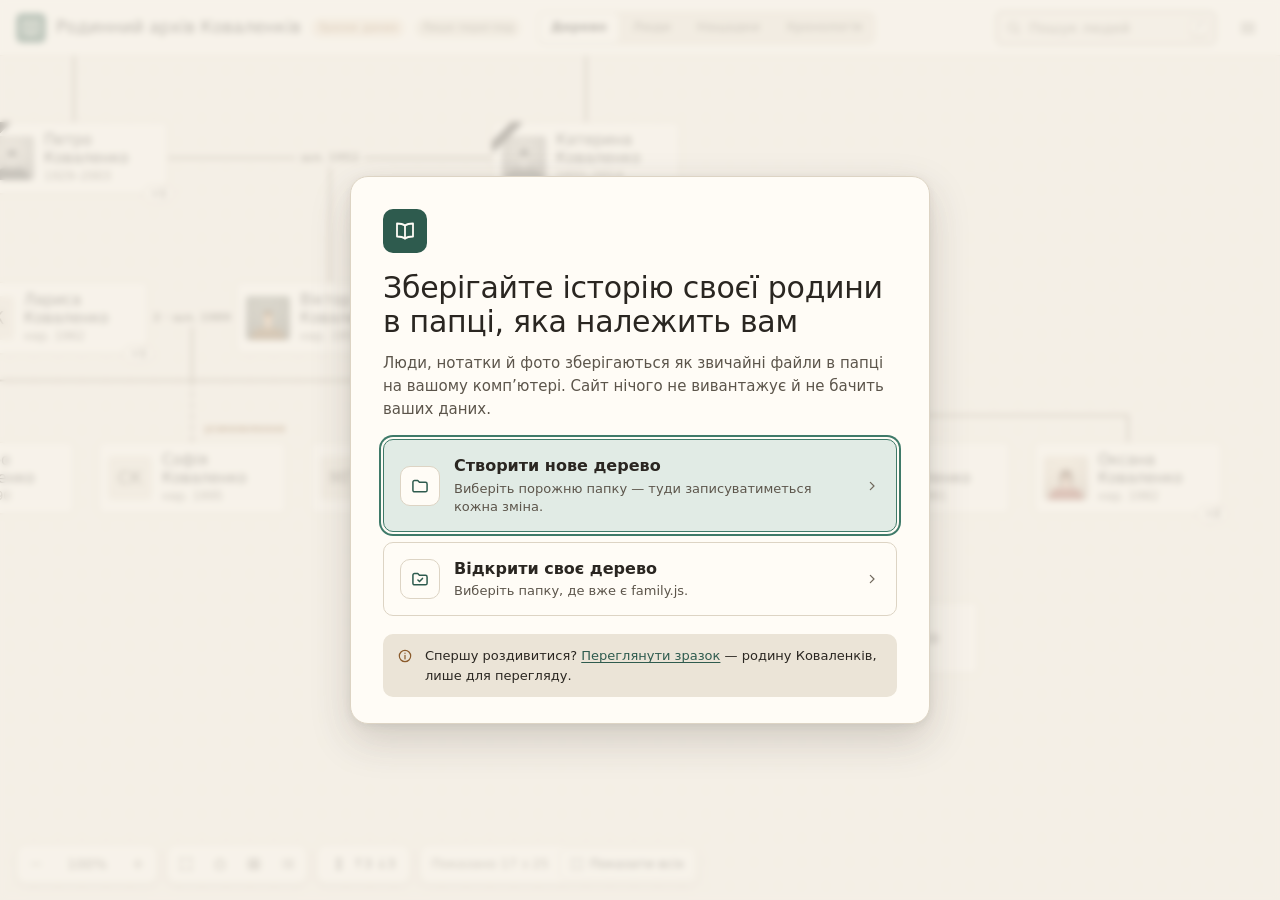
==== commit c5bcd330: "☰ → Що нового: what changed in the app, with a dot until it's read A modal near the bottom of the me" ====
--- a/index.html
+++ b/index.html
@@ -23,6 +23,7 @@
   <script src="family.js"></script>
   <script src="tree-engine.js"></script>
   <script src="merge.js"></script>
+  <script src="changelog.js"></script>
   <script src="ui.js"></script>
   <script src="storage.js"></script>
   <script src="drawer.js"></script>
--- a/familytree.css
+++ b/familytree.css
@@ -334,6 +334,10 @@
 .is-expanded .ft-card__initials { font-size: 34px; }
 .is-expanded .ft-card__text { padding: 9px 11px 10px; gap: 3px; }
 .is-expanded .ft-card__name { font-size: var(--fs-16); white-space: normal; display: -webkit-box; -webkit-line-clamp: 2; -webkit-box-orient: vertical; line-height: 1.22; }
+/* capitals run wider: names in capitals a touch smaller and more open, so as much still fits on a card */
+.is-names-upper .ft-card__name { font-size: 12.5px; letter-spacing: .015em; }
+.is-names-upper.is-expanded .ft-card__name { font-size: 14px; }
+.is-names-upper .ft-pnode__name { font-size: 12.5px; letter-spacing: .02em; }
 .is-expanded .ft-card__place { display: block; }
 /* quick-add affordances */
 .ft-qa { position: absolute; z-index: 3; width: 24px; height: 24px; padding: 0; border-radius: 50%; border: 1px solid var(--accent-line); background: var(--surface); color: var(--accent); display: grid; place-items: center; cursor: pointer; opacity: 0; transform: scale(.7); transition: opacity var(--dur-1), transform var(--dur-1) var(--ease), background var(--dur-1); }
--- a/app.css
+++ b/app.css
@@ -193,3 +193,53 @@
 .ft-scope__hidden .ft-link { font-size: inherit; }
 /* the bar's right padding is sized for a button at its end; text there needs more room */
 .ft-scope > .ft-scope__hidden:last-child { margin-right: 9px; }
+
+/* Найближчі події: a calendar button with a dot (this week) or a count (today), and its popover */
+.ft-evbox { position: relative; flex: none; }
+.ft-evbtn { position: relative; }
+.ft-evbtn.is-soon { color: var(--accent); }
+.ft-evbtn__dot { position: absolute; top: 4px; right: 4px; width: 8px; height: 8px; border-radius: 50%; background: var(--accent); box-shadow: 0 0 0 2px var(--surface); }
+.ft-evbtn__n { position: absolute; top: -3px; right: -4px; min-width: 17px; height: 17px; padding: 0 4px; border-radius: 9px; background: var(--accent); color: var(--accent-ink); font-size: 11px; font-weight: 650; line-height: 17px; text-align: center; box-shadow: 0 0 0 2px var(--surface); }
+.ft-events { width: 380px; padding: 14px 0 12px; gap: 0; max-height: calc(100vh - 80px); grid-template-rows: auto minmax(0, 1fr) auto; }
+.ft-events .ft-pop__head { padding: 0 12px 6px 16px; align-items: flex-start; }
+.ft-events .ft-pop__head .ft-hint { display: block; margin-top: 2px; }
+.ft-events__list { overflow: auto; min-height: 0; }
+.ft-events__h { font-size: var(--fs-11); font-weight: 650; letter-spacing: .06em; text-transform: uppercase; color: var(--ink-3); padding: 12px 16px 4px; }
+.ft-events__empty { padding: 14px 16px; font-size: var(--fs-13); color: var(--ink-2); }
+.ft-ev { display: grid; grid-template-columns: auto minmax(0, 1fr) auto; align-items: center; gap: 10px; width: 100%; padding: 8px 16px; border: 0; border-top: 1px solid var(--line); background: none; text-align: left; cursor: pointer; color: var(--ink); font: inherit; }
+.ft-events__h + .ft-ev { border-top: 0; }
+.ft-ev:hover { background: var(--surface-2); }
+.ft-ev:focus-visible { outline: none; box-shadow: inset 0 0 0 2px var(--accent-line); }
+.ft-ev.is-today { background: var(--accent-soft); }
+.ft-ev__who { position: relative; width: 38px; height: 34px; }
+.ft-ev__who.is-pair .ft-av { position: absolute; width: 23px; height: 23px; font-size: 10px; }
+.ft-ev__who.is-pair .ft-av:first-child { left: 0; top: 0; }
+.ft-ev__who.is-pair .ft-av:last-child { right: -1px; bottom: -1px; box-shadow: 0 0 0 2px var(--surface); }
+.ft-ev.is-today .ft-ev__who.is-pair .ft-av:last-child { box-shadow: 0 0 0 2px var(--accent-soft); }
+.ft-ev__text { min-width: 0; display: grid; gap: 1px; }
+.ft-ev__name { font-family: var(--font-serif); font-size: var(--fs-15); white-space: nowrap; overflow: hidden; text-overflow: ellipsis; }
+.ft-ev__what { font-size: var(--fs-12); line-height: 1.45; color: var(--ink-2); }
+.ft-ev__what .ft-ico { display: inline-block; vertical-align: -3px; margin-right: 4px; }
+.ft-ev__what .ft-chip { font-size: 10.5px; padding: 0 6px; margin-left: 6px; vertical-align: 1px; }
+.ft-ev__when { display: grid; justify-items: end; font-size: var(--fs-12); color: var(--ink-2); white-space: nowrap; }
+.ft-ev__when > :first-child { color: var(--ink); font-weight: 600; }
+.ft-ev.is-memorial .ft-ev__name, .ft-ev.is-memorial .ft-ev__when > :first-child { color: var(--ink-2); font-weight: 400; }
+.ft-ev.is-memorial .ft-ev__what { color: var(--ink-3); }
+.ft-ev.is-memorial img { filter: var(--photo-deceased); }
+.ft-events__foot { display: grid; gap: 10px; padding: 12px 16px 0; border-top: 1px solid var(--line); }
+.ft-events__foot .ft-check { font-size: var(--fs-13); align-items: center; }
+/* on a phone: a sheet under the top bar, the width of the screen */
+.is-phone .ft-events { position: fixed; left: 8px; right: 8px; top: 56px; width: auto; max-height: calc(100vh - 72px); }
+
+/* ☰ → Що нового */
+.ft-changes { max-height: min(720px, calc(100vh - 48px)); display: grid; grid-template-rows: auto minmax(0, 1fr) auto; }
+.ft-changes__list { overflow: auto; margin: 4px -24px 0; padding: 0 24px; }
+.ft-changes__rel + .ft-changes__rel { border-top: 1px solid var(--line); margin-top: 6px; }
+.ft-changes__date { font-size: var(--fs-12); font-weight: 650; letter-spacing: .06em; text-transform: uppercase; color: var(--ink-3); padding: 16px 0 6px; }
+.ft-changes__items { list-style: none; margin: 0; padding: 0; display: grid; gap: 12px; }
+.ft-changes__item { display: grid; grid-template-columns: 96px minmax(0, 1fr); gap: 12px; align-items: start; }
+.ft-changes__item > .ft-chip { justify-self: start; margin-top: 2px; }
+.ft-changes__title { font-family: var(--font-serif); font-size: var(--fs-16); color: var(--ink); margin: 0 0 2px; }
+.ft-changes__text { font-size: var(--fs-14); color: var(--ink-2); line-height: 1.5; margin: 0; }
+.ft-changes__ver { padding-top: 12px; margin: 0; }
+.is-phone .ft-changes__item { grid-template-columns: minmax(0, 1fr); gap: 4px; }
